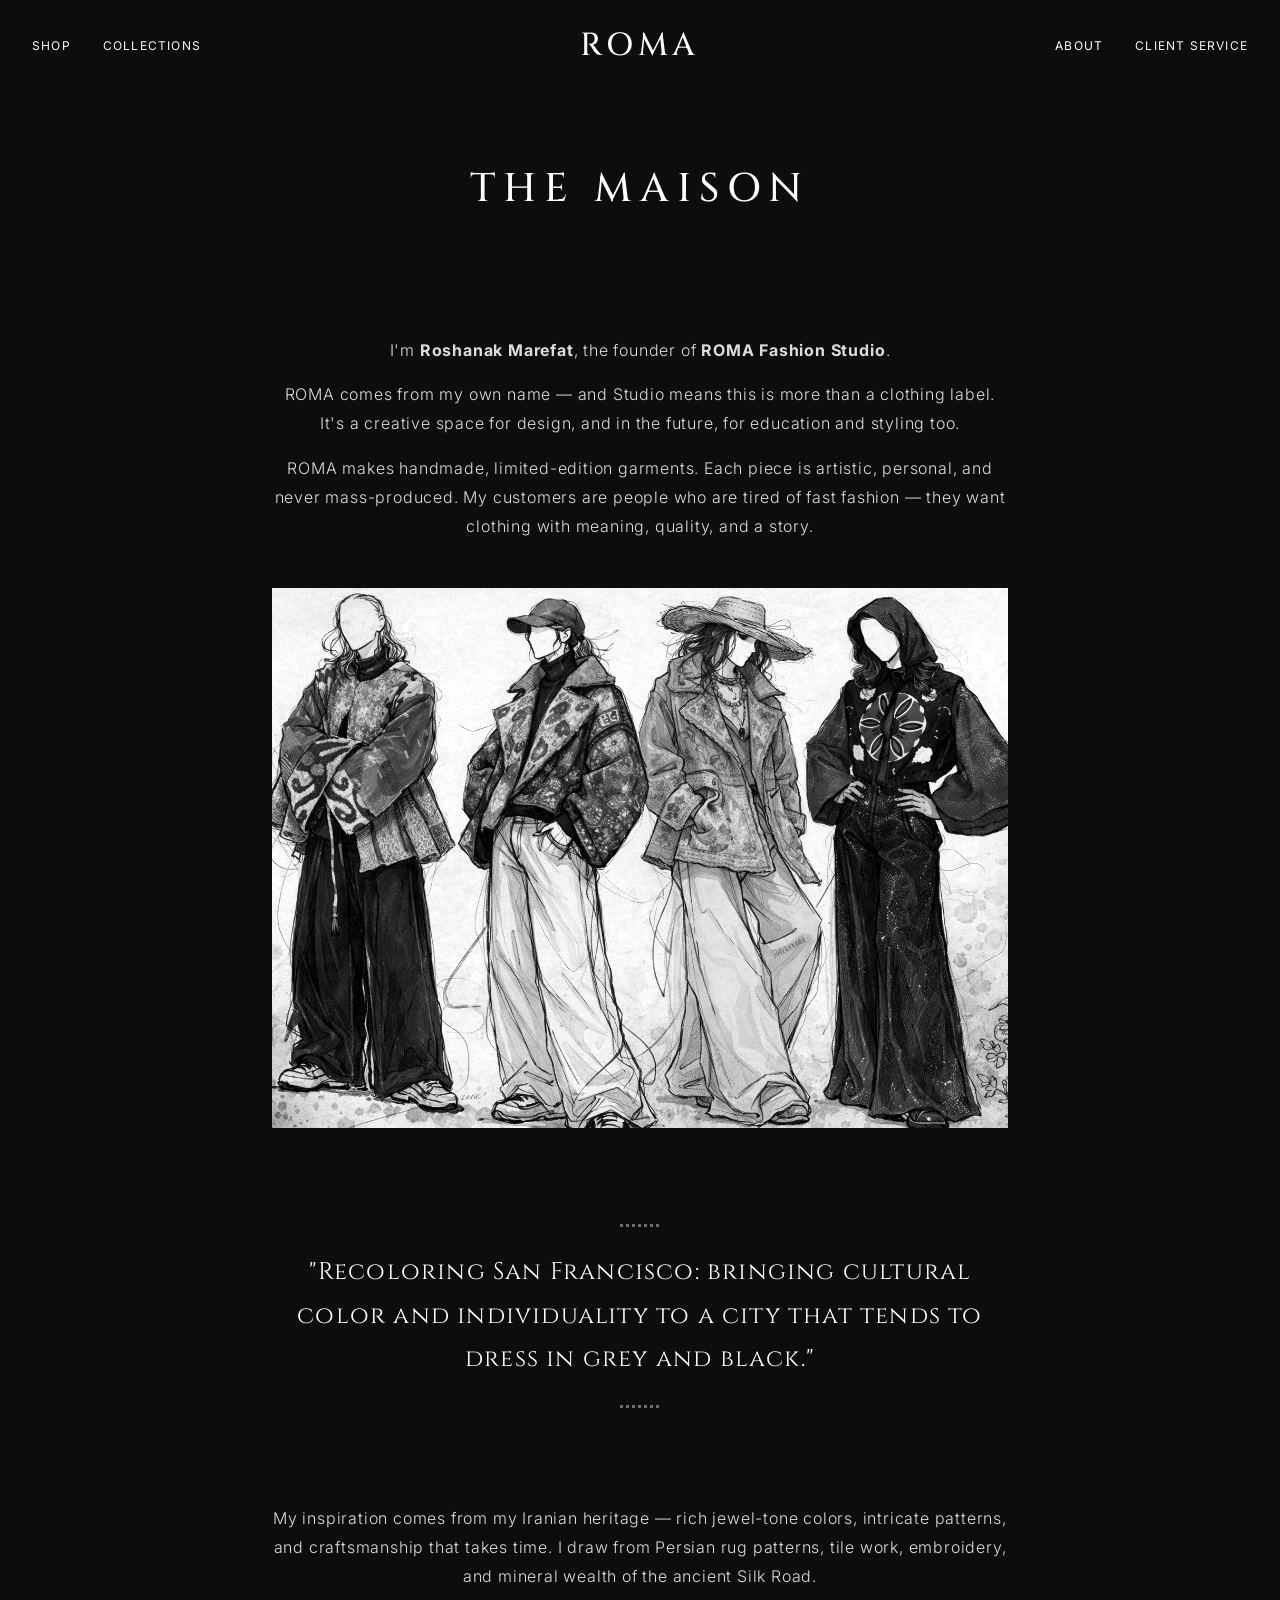
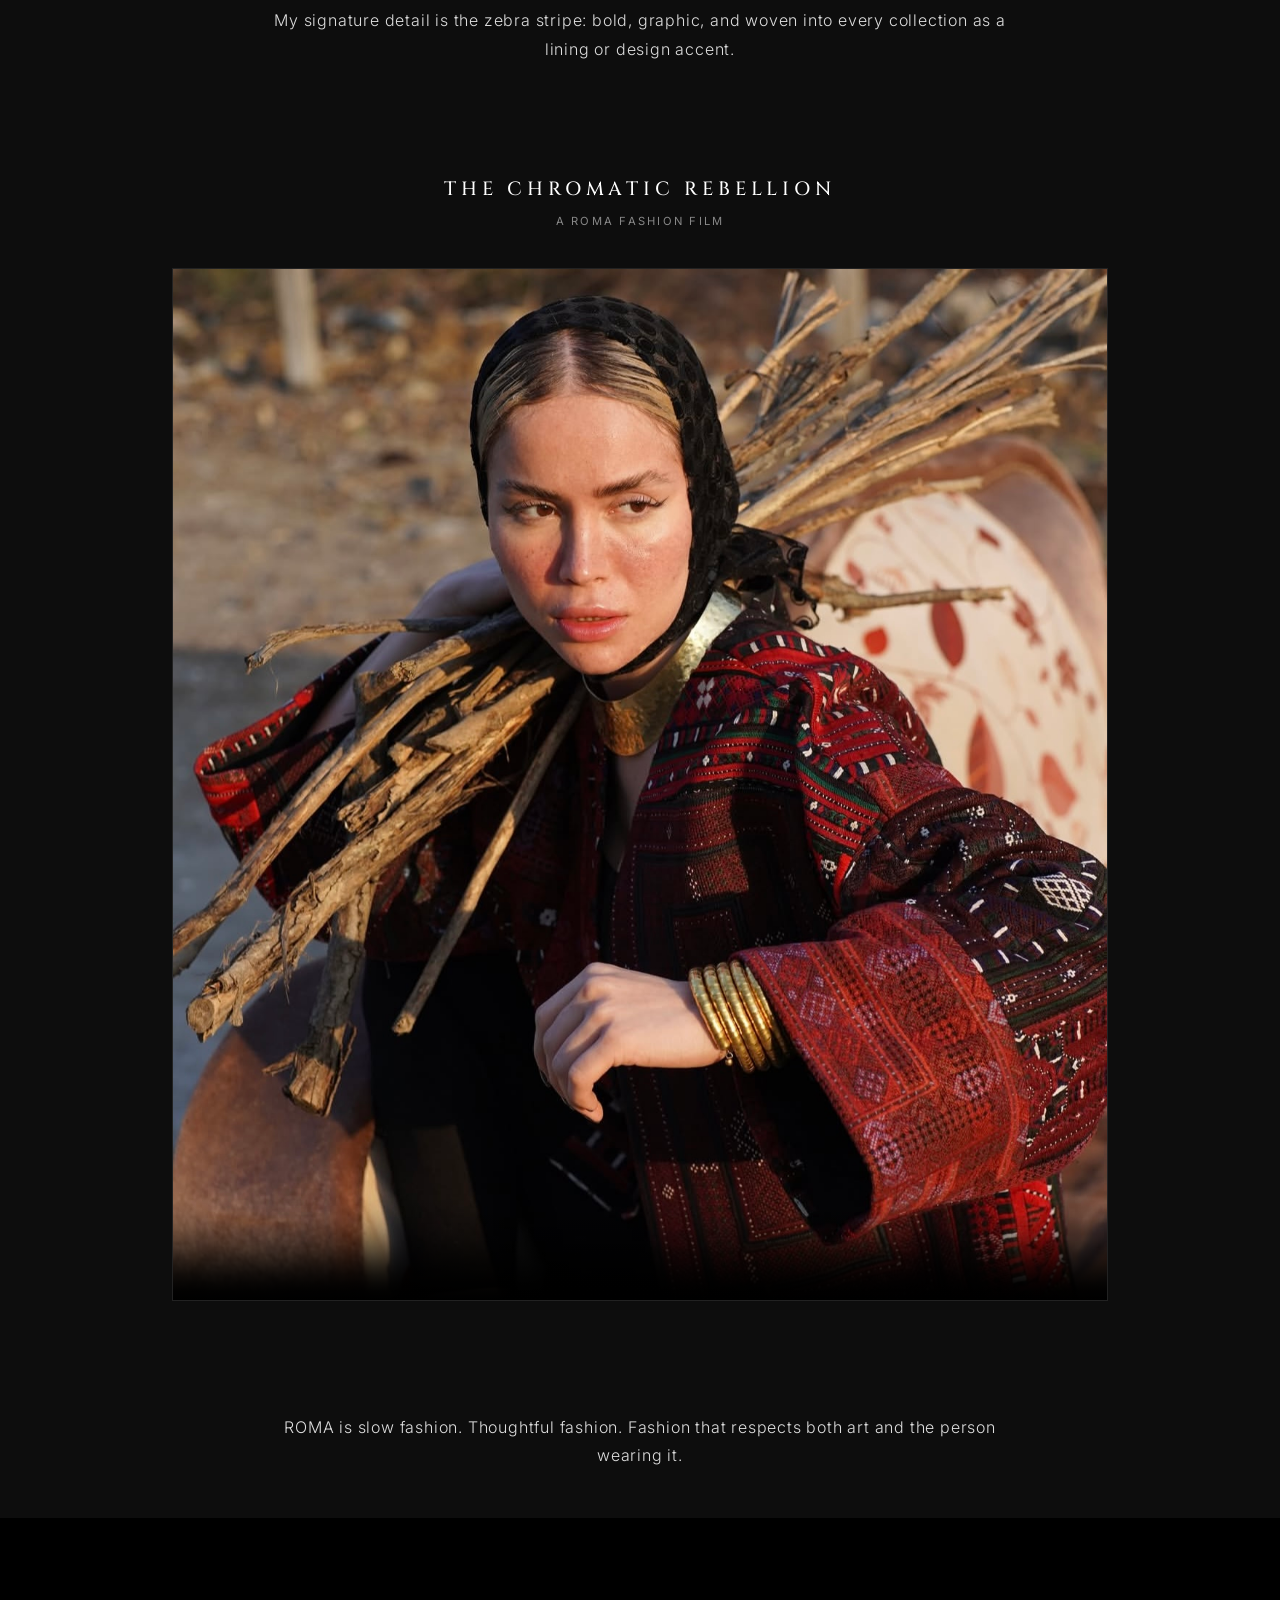
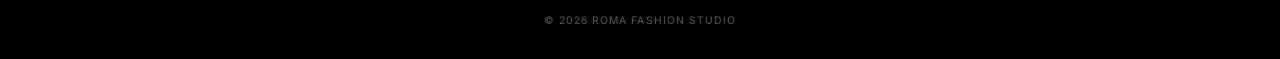
==== about.html @ 5a60a88f "ROMA Fashion Studio website - romafashiondesign.com Full static site with homepage, lookbook, store," ====
<!DOCTYPE html>
<html lang="en">
<head>
    <meta charset="UTF-8">
    <meta name="viewport" content="width=device-width, initial-scale=1.0">
    <title>ROMA | The Maison</title>
    <meta name="description" content="Discover the story behind ROMA Fashion Studio by Roshanak Marefat.">
    <link rel="stylesheet" href="styles.css">
</head>
<body>

    <div class="preloader">
        <div class="preloader-logo">ROMA</div>
        <div class="preloader-stripe"></div>
    </div>

    <nav id="navbar" class="scrolled">
        <div class="nav-left">
            <a href="store.html">SHOP</a>
            <a href="lookbook.html">COLLECTIONS</a>
        </div>
        <div class="nav-center">
            <a href="index.html" class="logo">ROMA</a>
        </div>
        <div class="nav-right">
            <a href="about.html" class="active">ABOUT</a>
            <a href="#">CLIENT SERVICE</a>
        </div>
    </nav>

    <div class="mobile-menu-btn">
        <span></span>
        <span></span>
        <span></span>
    </div>

    <div class="mobile-nav-overlay">
        <a href="store.html">SHOP</a>
        <a href="lookbook.html">COLLECTIONS</a>
        <div class="mobile-nav-stripe"></div>
        <a href="about.html">ABOUT</a>
        <a href="#">CLIENT SERVICE</a>
    </div>

    <div class="page-header slideup">
        <h1>THE MAISON</h1>
    </div>

    <div class="about-content slideup delay-1">
        <p>I'm <strong>Roshanak Marefat</strong>, the founder of <strong>ROMA Fashion Studio</strong>.</p>
        <p>ROMA comes from my own name — and Studio means this is more than a clothing label. It's a creative space for design, and in the future, for education and styling too.</p>
        <p>ROMA makes handmade, limited-edition garments. Each piece is artistic, personal, and never mass-produced. My customers are people who are tired of fast fashion — they want clothing with meaning, quality, and a story.</p>

        <div class="about-image" style="background-image: url('assets/D6C0A70D-7C5B-4ABC-8DF5-DF860CEA0D8D.PNG');"></div>

        <div class="about-quote">
            "Recoloring San Francisco: bringing cultural color and individuality to a city that tends to dress in grey and black."
        </div>

        <p>My inspiration comes from my Iranian heritage — rich jewel-tone colors, intricate patterns, and craftsmanship that takes time. I draw from Persian rug patterns, tile work, embroidery, and mineral wealth of the ancient Silk Road.</p>
        <p>My signature detail is the zebra stripe: bold, graphic, and woven into every collection as a lining or design accent.</p>
    </div>

    <section class="about-film slideup">
        <div class="about-film-header">
            <h2>THE CHROMATIC REBELLION</h2>
            <p class="subtitle">A ROMA Fashion Film</p>
        </div>
        <div class="about-film-video">
            <video controls playsinline poster="assets/IMG_0243.jpg">
                <source src="assets/ROMA_Fashion_Studio__The_Chromatic_Rebellion.mp4" type="video/mp4">
            </video>
        </div>
    </section>

    <div class="about-content slideup delay-1">
        <p>ROMA is slow fashion. Thoughtful fashion. Fashion that respects both art and the person wearing it.</p>
    </div>

    <footer class="footer-minimal">
        <div class="footer-bottom">
            <div class="copyright">
                &copy; 2026 ROMA FASHION STUDIO
            </div>
        </div>
    </footer>

    <script src="script.js"></script>
</body>
</html>
---- styles.css ----
@import url('https://fonts.googleapis.com/css2?family=Cinzel:wght@400;500;600&family=Inter:wght@200;300;400;500;600&display=swap');

:root {
    --text-color: #f7f7f7;
    --bg-color: #0d0d0d;
    --accent: #c2185b;
    --pomegranate: #c2185b;
    --saffron: #d4a017;
    --lapis: #1a3a6b;
    --turquoise: #1a8f7f;
    --malachite: #2e7d52;
    --indigo: #283593;
    --hover: #bdbdbd;
    --transition: all 0.4s cubic-bezier(0.25, 0.46, 0.45, 0.94);
}

/* Preloader */
.preloader {
    position: fixed;
    top: 0;
    left: 0;
    width: 100%;
    height: 100%;
    background: #000;
    z-index: 9999;
    display: flex;
    align-items: center;
    justify-content: center;
    flex-direction: column;
    transition: opacity 0.6s ease, visibility 0.6s ease;
}
.preloader.hidden {
    opacity: 0;
    visibility: hidden;
    pointer-events: none;
}
.preloader-logo {
    font-family: 'Cinzel', serif;
    font-size: 2.5rem;
    letter-spacing: 0.3em;
    color: #fff;
    animation: preloaderPulse 1.2s ease-in-out infinite;
}
.preloader-stripe {
    width: 60px;
    height: 3px;
    margin-top: 1.5rem;
    background: repeating-linear-gradient(
        90deg,
        #fff 0px, #fff 4px,
        #000 4px, #000 8px
    );
    animation: preloaderStripe 1s ease-in-out infinite alternate;
}
@keyframes preloaderPulse {
    0%, 100% { opacity: 0.4; }
    50% { opacity: 1; }
}
@keyframes preloaderStripe {
    0% { width: 30px; }
    100% { width: 80px; }
}

/* Base */
body, html {
    margin: 0;
    padding: 0;
    box-sizing: border-box;
    font-family: 'Inter', sans-serif;
    background-color: var(--bg-color);
    color: var(--text-color);
    letter-spacing: 0.05em;
    -webkit-font-smoothing: antialiased;
    scroll-behavior: smooth;
    overflow-x: hidden;
}

body {
    opacity: 0;
    transition: opacity 0.5s ease;
}
body.loaded {
    opacity: 1;
}

::selection {
    background: #ffffff;
    color: #000000;
}

* {
    box-sizing: border-box;
}

/* Custom scrollbar */
::-webkit-scrollbar {
    width: 6px;
}
::-webkit-scrollbar-track {
    background: #000;
}
::-webkit-scrollbar-thumb {
    background: #333;
    border-radius: 3px;
}
::-webkit-scrollbar-thumb:hover {
    background: #555;
}

a {
    color: var(--text-color);
    text-decoration: none;
    transition: var(--transition);
    font-size: 0.75rem;
    font-weight: 400;
    letter-spacing: 0.1em;
    text-transform: uppercase;
}

a:hover {
    color: var(--hover);
}

/* Navbar */
#navbar {
    position: fixed;
    top: 0;
    left: 0;
    width: 100%;
    z-index: 100;
    display: flex;
    justify-content: space-between;
    align-items: center;
    padding: 1.5rem 2rem;
    background: transparent;
    transition: var(--transition);
}

#navbar.scrolled {
    background: rgba(13, 13, 13, 0.85);
    backdrop-filter: blur(10px);
    border-bottom: 1px solid rgba(255, 255, 255, 0.05);
}

.nav-left, .nav-right {
    display: flex;
    gap: 2rem;
    flex: 1;
}

.nav-right {
    justify-content: flex-end;
}

.nav-center {
    flex: 0 0 auto;
}

.logo {
    font-family: 'Cinzel', serif;
    font-size: 2rem;
    font-weight: 500;
    letter-spacing: 0.15em;
    color: #fff;
}
.logo:hover {
    color: #fff;
    opacity: 0.8;
}

.nav-left a.active,
.nav-right a.active {
    color: #fff;
}

/* Mobile Menu */
.mobile-menu-btn {
    display: none;
    flex-direction: column;
    gap: 6px;
    cursor: pointer;
    position: fixed;
    top: 2rem;
    right: 2rem;
    z-index: 201;
}

.mobile-menu-btn span {
    width: 30px;
    height: 1px;
    background: #fff;
    transition: var(--transition);
}

.mobile-nav-overlay {
    position: fixed;
    top: 0;
    left: 0;
    width: 100%;
    height: 100%;
    background: rgba(0, 0, 0, 0.97);
    z-index: 200;
    display: flex;
    align-items: center;
    justify-content: center;
    flex-direction: column;
    gap: 2.5rem;
    opacity: 0;
    visibility: hidden;
    transition: opacity 0.4s ease, visibility 0.4s ease;
}

.mobile-nav-overlay.open {
    opacity: 1;
    visibility: visible;
}

.mobile-nav-overlay a {
    font-family: 'Cinzel', serif;
    font-size: 1.5rem;
    letter-spacing: 0.2em;
    color: #fff;
    transition: var(--transition);
}

.mobile-nav-overlay a:hover {
    color: var(--saffron);
}

.mobile-nav-stripe {
    width: 40px;
    height: 3px;
    background: repeating-linear-gradient(
        90deg,
        #fff 0px, #fff 3px,
        transparent 3px, transparent 6px
    );
}

/* Hero Sections */
.hero {
    height: 100vh;
    display: flex;
    align-items: center;
    justify-content: center;
    text-align: center;
    position: relative;
    overflow: hidden;
}

.hero-bg {
    position: absolute;
    top: 0;
    left: 0;
    width: 100%;
    height: 100%;
    background-size: cover;
    background-position: center 20%;
    filter: brightness(0.7);
    z-index: -1;
    transform: scale(1.05);
    transition: transform 1s ease-out;
}

.hero:hover .hero-bg {
    transform: scale(1);
}

.video-wrapper {
    position: absolute;
    top: 0;
    left: 0;
    width: 100%;
    height: 100%;
    overflow: hidden;
    z-index: -1;
}

.video-wrapper video {
    min-width: 100%;
    min-height: 100%;
    width: auto;
    height: auto;
    position: absolute;
    top: 50%;
    left: 50%;
    transform: translate(-50%, -50%);
    object-fit: cover;
    filter: brightness(0.65);
}

.video-wrapper.zoomed-video video {
    transform: translate(-50%, -50%) scale(1.2);
}

.hero-content {
    display: flex;
    flex-direction: column;
    align-items: center;
}

.hero-content h2 {
    font-size: 1rem;
    font-weight: 500;
    letter-spacing: 0.3em;
    margin-bottom: 2rem;
    text-shadow: 0 2px 10px rgba(0,0,0,0.5);
}

.btn-primary {
    display: inline-block;
    padding: 0.75rem 2.5rem;
    border: 1px solid #fff;
    color: #fff;
    background: transparent;
    font-size: 0.75rem;
    font-weight: 500;
    letter-spacing: 0.15em;
    backdrop-filter: blur(2px);
    transition: var(--transition);
}

.btn-primary:hover {
    background: #fff;
    color: #000;
}

/* Split Section */
.split-section {
    display: flex;
    width: 100%;
    height: 100vh;
}

.split-half {
    flex: 1;
    position: relative;
    overflow: hidden;
    display: flex;
    align-items: center;
    justify-content: center;
    background: #000;
}

.image-wrapper {
    position: absolute;
    top: 0;
    left: 0;
    width: 100%;
    height: 100%;
    background-size: cover;
    background-position: center;
    transition: transform 1.5s ease-out, filter 0.8s ease;
    filter: brightness(0.85);
}

.split-half:hover .image-wrapper {
    transform: scale(1.02);
    filter: brightness(1);
}

.split-text {
    position: absolute;
    bottom: 3rem;
    text-align: center;
    width: 100%;
}

.split-text h3 {
    font-size: 1.5rem;
    font-weight: 300;
    letter-spacing: 0.1em;
    margin-bottom: 1rem;
}

.link-underline {
    position: relative;
    display: inline-block;
}

.link-underline::after {
    content: '';
    position: absolute;
    left: 50%;
    bottom: -4px;
    width: 0;
    height: 1px;
    background-color: currentColor;
    transition: width 0.3s ease, left 0.3s ease;
}

.link-underline:hover::after {
    width: 100%;
    left: 0;
}

.split-text-centered {
    padding: 3rem;
    text-align: center;
    max-width: 600px;
}

.split-text-centered h3 {
    font-family: 'Cinzel', serif;
    font-size: 2rem;
    letter-spacing: 0.2em;
    margin-bottom: 2rem;
}

.split-text-centered p {
    font-size: 0.9rem;
    line-height: 1.8;
    color: #999;
    font-weight: 300;
    margin-bottom: 2rem;
}

.signature {
    font-family: 'Cinzel', serif;
    font-size: 1rem;
    letter-spacing: 0.1em;
    color: #fff;
    opacity: 0.7;
}

/* Zebra Stripe Divider */
.zebra-divider {
    width: 100%;
    height: 4px;
    background: repeating-linear-gradient(
        90deg,
        #fff 0px, #fff 8px,
        #000 8px, #000 16px
    );
    opacity: 0.15;
}

/* Page Header (shared across sub-pages) */
.page-header {
    padding-top: 15vh;
    padding-bottom: 5vh;
    text-align: center;
}
.page-header h1 {
    font-family: 'Cinzel', serif;
    font-size: 2.5rem;
    letter-spacing: 0.2em;
    font-weight: 500;
    color: #fff;
}
.page-header .subtitle {
    text-transform: uppercase;
    font-size: 0.7rem;
    letter-spacing: 0.2em;
    color: #888;
    margin-top: 1rem;
}

/* About Page */
.about-content {
    max-width: 800px;
    margin: 0 auto;
    padding: 2rem;
    line-height: 1.8;
    color: #ddd;
    font-weight: 300;
    text-align: center;
}
.about-image {
    width: 100%;
    height: 60vh;
    background-size: cover;
    background-position: center;
    margin: 3rem 0;
    filter: grayscale(100%) contrast(1.1);
}
.about-quote {
    font-family: 'Cinzel', serif;
    font-size: 1.5rem;
    margin: 4rem 0;
    color: #fff;
    letter-spacing: 0.05em;
    position: relative;
    padding: 2rem 0;
}
.about-quote::before,
.about-quote::after {
    content: '';
    display: block;
    width: 40px;
    height: 3px;
    margin: 0 auto 1.5rem;
    background: repeating-linear-gradient(
        90deg,
        #fff 0px, #fff 3px,
        transparent 3px, transparent 6px
    );
    opacity: 0.4;
}
.about-quote::after {
    margin: 1.5rem auto 0;
}

/* About Film Section */
.about-film {
    max-width: 1000px;
    margin: 0 auto;
    padding: 4rem 2rem;
    text-align: center;
}
.about-film-header {
    margin-bottom: 2.5rem;
}
.about-film-header h2 {
    font-family: 'Cinzel', serif;
    font-size: 1.2rem;
    letter-spacing: 0.25em;
    font-weight: 500;
    color: #fff;
    margin: 0 0 0.75rem;
}
.about-film-header .subtitle {
    text-transform: uppercase;
    font-size: 0.7rem;
    letter-spacing: 0.2em;
    color: #888;
}
.about-film-video {
    position: relative;
    width: 100%;
    border: 1px solid #222;
}
.about-film-video video {
    width: 100%;
    display: block;
    background: #000;
}

/* Lookbook Page */
.lookbook-grid {
    display: grid;
    grid-template-columns: repeat(2, 1fr);
    gap: 15px;
    padding: 20px;
    max-width: 1200px;
    margin: 0 auto;
}
.lookbook-item {
    position: relative;
    height: 80vh;
    background-size: cover;
    background-position: center;
    overflow: hidden;
    border: 1px solid #222;
    transition: filter 0.6s ease;
}
.lookbook-item.large {
    grid-column: span 2;
    height: 90vh;
}
.lookbook-item:hover {
    filter: brightness(1.1);
}

/* Store Page */
.product-grid {
    display: grid;
    grid-template-columns: repeat(3, 1fr);
    gap: 2px;
    background-color: #1a1a1a;
    padding: 2px;
    margin: 0 auto;
    max-width: 1400px;
}
.product-card {
    background-color: #0d0d0d;
    position: relative;
    overflow: hidden;
    display: flex;
    flex-direction: column;
    cursor: pointer;
    text-decoration: none;
}
.product-image {
    width: 100%;
    height: 65vh;
    background-size: cover;
    background-position: center;
    transition: transform 1.2s cubic-bezier(0.25, 0.46, 0.45, 0.94), filter 0.8s ease;
    filter: brightness(0.9);
}
.product-card:hover .product-image {
    transform: scale(1.03);
    filter: brightness(1) contrast(1.1);
}
.product-info {
    padding: 2rem 1rem;
    text-align: center;
    background: #0d0d0d;
    border-top: 1px solid #222;
    flex-grow: 1;
    display: flex;
    flex-direction: column;
    justify-content: center;
    position: relative;
}
.product-info::after {
    content: '';
    position: absolute;
    bottom: 0;
    left: 0;
    width: 100%;
    height: 3px;
    background: repeating-linear-gradient(
        90deg,
        var(--saffron) 0px, var(--saffron) 4px,
        transparent 4px, transparent 8px
    );
    opacity: 0;
    transition: opacity 0.4s ease;
}
.product-card:hover .product-info::after {
    opacity: 1;
}
.product-title {
    font-family: 'Cinzel', serif;
    font-size: 0.95rem;
    letter-spacing: 0.15em;
    margin-bottom: 0.5rem;
    color: #fff;
    transition: color 0.3s ease;
}
.product-price {
    font-size: 0.8rem;
    color: #888;
    letter-spacing: 0.1em;
    font-weight: 300;
}
.product-card:hover .product-title {
    color: var(--saffron);
}

/* Footer */
.footer {
    background-color: #000;
    padding: 6rem 3rem 2rem;
    border-top: 1px solid #111;
}

.footer-zebra {
    width: 100%;
    height: 2px;
    background: repeating-linear-gradient(
        90deg,
        #333 0px, #333 6px,
        transparent 6px, transparent 12px
    );
    margin-bottom: 5rem;
}

.footer-grid {
    display: grid;
    grid-template-columns: repeat(4, 1fr);
    gap: 3rem;
    margin-bottom: 5rem;
}

.footer-col h4 {
    font-size: 0.85rem;
    font-weight: 600;
    letter-spacing: 0.15em;
    margin-bottom: 1.5rem;
    color: #fff;
}

.footer-col a {
    display: block;
    margin-bottom: 0.75rem;
    color: #888;
}

.footer-col a:hover {
    color: #fff;
}

.footer-col p {
    color: #888;
    font-size: 0.8rem;
    margin-bottom: 1.5rem;
    line-height: 1.6;
}

.newsletter form {
    display: flex;
    border-bottom: 1px solid #333;
    padding-bottom: 0.5rem;
}

.newsletter input {
    background: transparent;
    border: none;
    color: #fff;
    flex: 1;
    font-family: 'Inter', sans-serif;
    font-size: 0.75rem;
    letter-spacing: 0.1em;
    outline: none;
}

.newsletter input::placeholder {
    color: #555;
}

.newsletter button {
    background: transparent;
    border: none;
    color: #fff;
    cursor: pointer;
    font-size: 1.2rem;
    padding: 0 0.5rem;
    transition: var(--transition);
}

.newsletter button:hover {
    transform: translateX(5px);
}

.footer-bottom {
    display: flex;
    justify-content: space-between;
    align-items: center;
    border-top: 1px solid #111;
    padding-top: 2rem;
}

.socials {
    display: flex;
    gap: 1.5rem;
}

.copyright {
    font-size: 0.65rem;
    letter-spacing: 0.1em;
    color: #555;
}

/* Minimal footer for sub-pages */
.footer-minimal {
    background-color: #000;
    padding: 4rem 3rem 2rem;
}
.footer-minimal .footer-bottom {
    border-top: none;
    justify-content: center;
}

/* Animations */
.slideup {
    opacity: 0;
    transform: translateY(30px);
    transition: opacity 1s ease-out, transform 1s ease-out;
}
.slideup.visible {
    opacity: 1;
    transform: translateY(0);
}
.delay-1 { transition-delay: 0.2s; }
.delay-2 { transition-delay: 0.4s; }

/* Responsive */
@media (max-width: 1024px) {
    .nav-left, .nav-right { display: none; }
    .mobile-menu-btn { display: flex; }
    #navbar { justify-content: center; }
    .split-section { flex-direction: column; height: auto; }
    .split-half { height: 50vh; }
    .split-text-centered { padding: 4rem 2rem; }
    .footer-grid { grid-template-columns: repeat(2, 1fr); gap: 2rem; }
    .product-grid { grid-template-columns: repeat(2, 1fr); }
    .page-header h1 { font-size: 2rem; }
}

@media (max-width: 768px) {
    .lookbook-grid { grid-template-columns: 1fr; }
    .lookbook-item.large { grid-column: span 1; height: 60vh; }
    .lookbook-item { height: 60vh; }
}

@media (max-width: 600px) {
    .product-grid { grid-template-columns: 1fr; }
    .product-image { height: 60vh; }
    .footer-grid { grid-template-columns: 1fr; }
    .footer-bottom { flex-direction: column; gap: 1.5rem; text-align: center; }
    .about-quote { font-size: 1.2rem; }
    .page-header h1 { font-size: 1.5rem; }
}
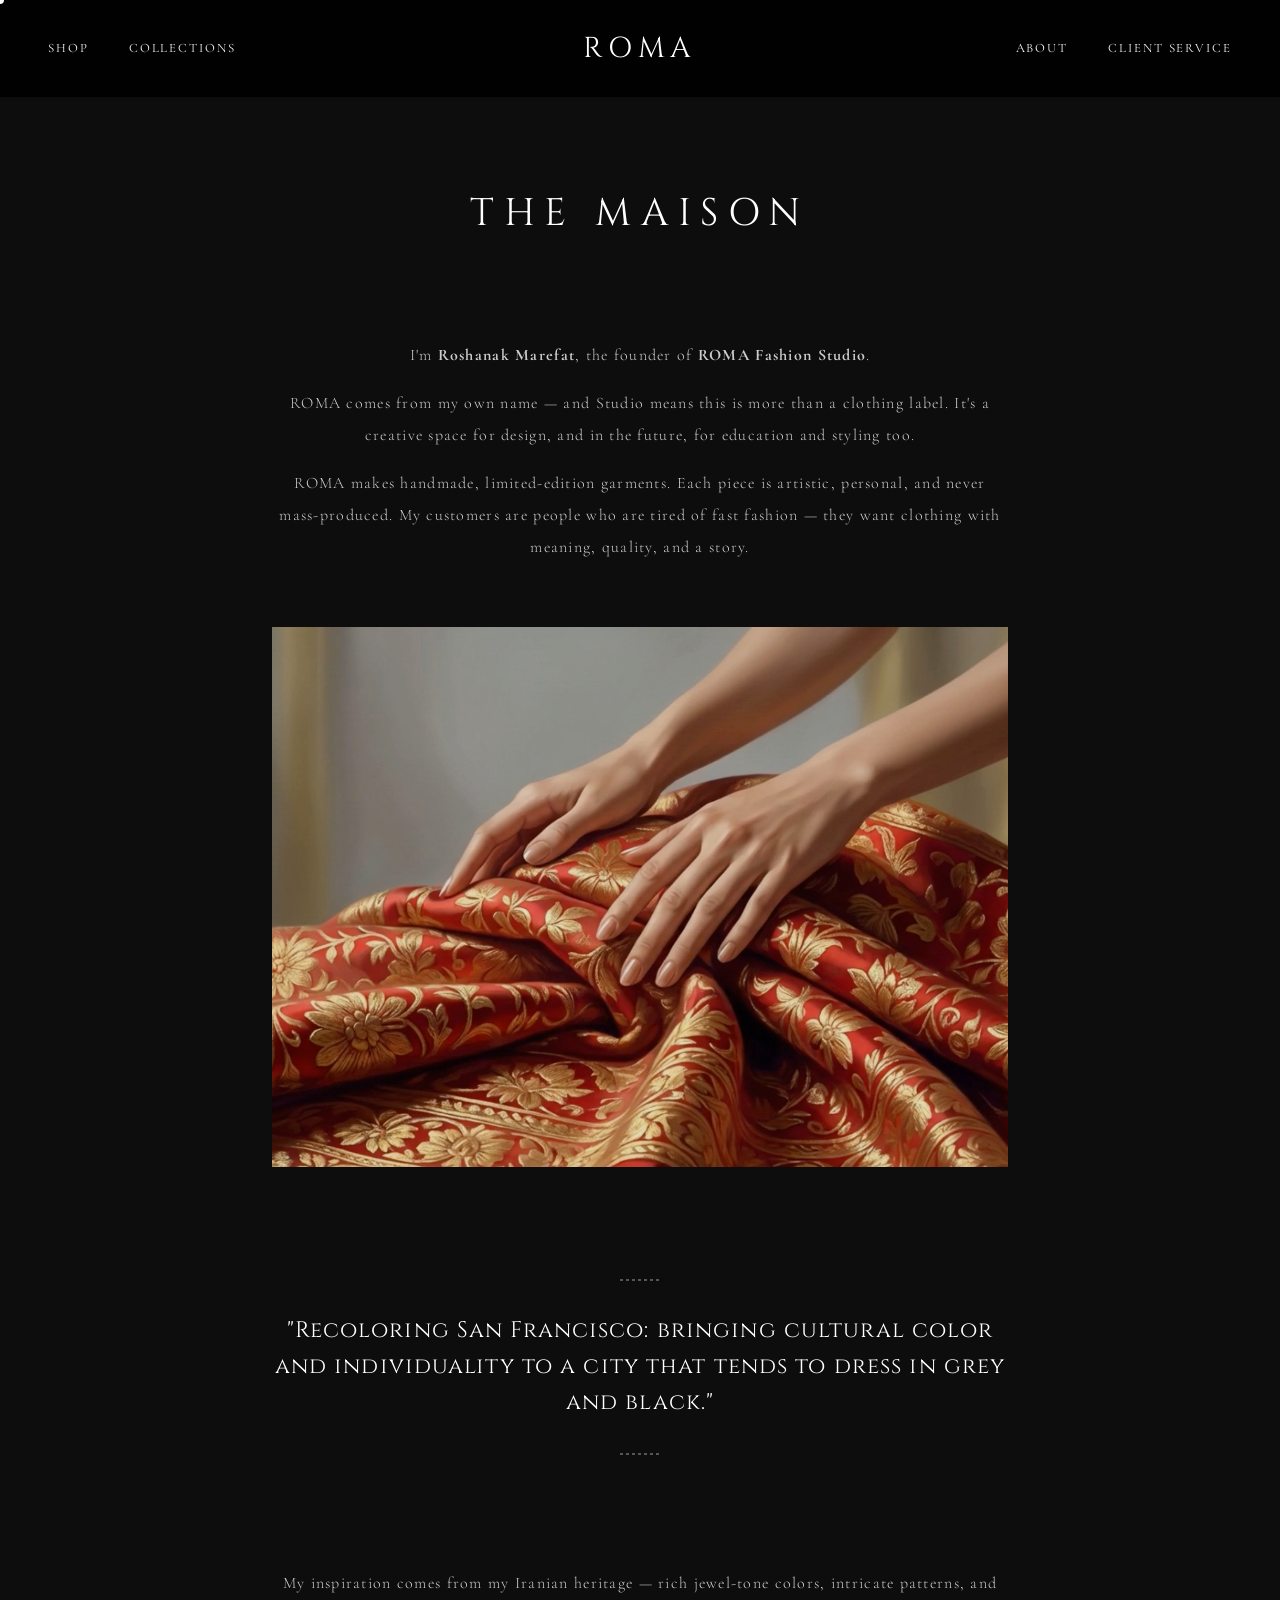
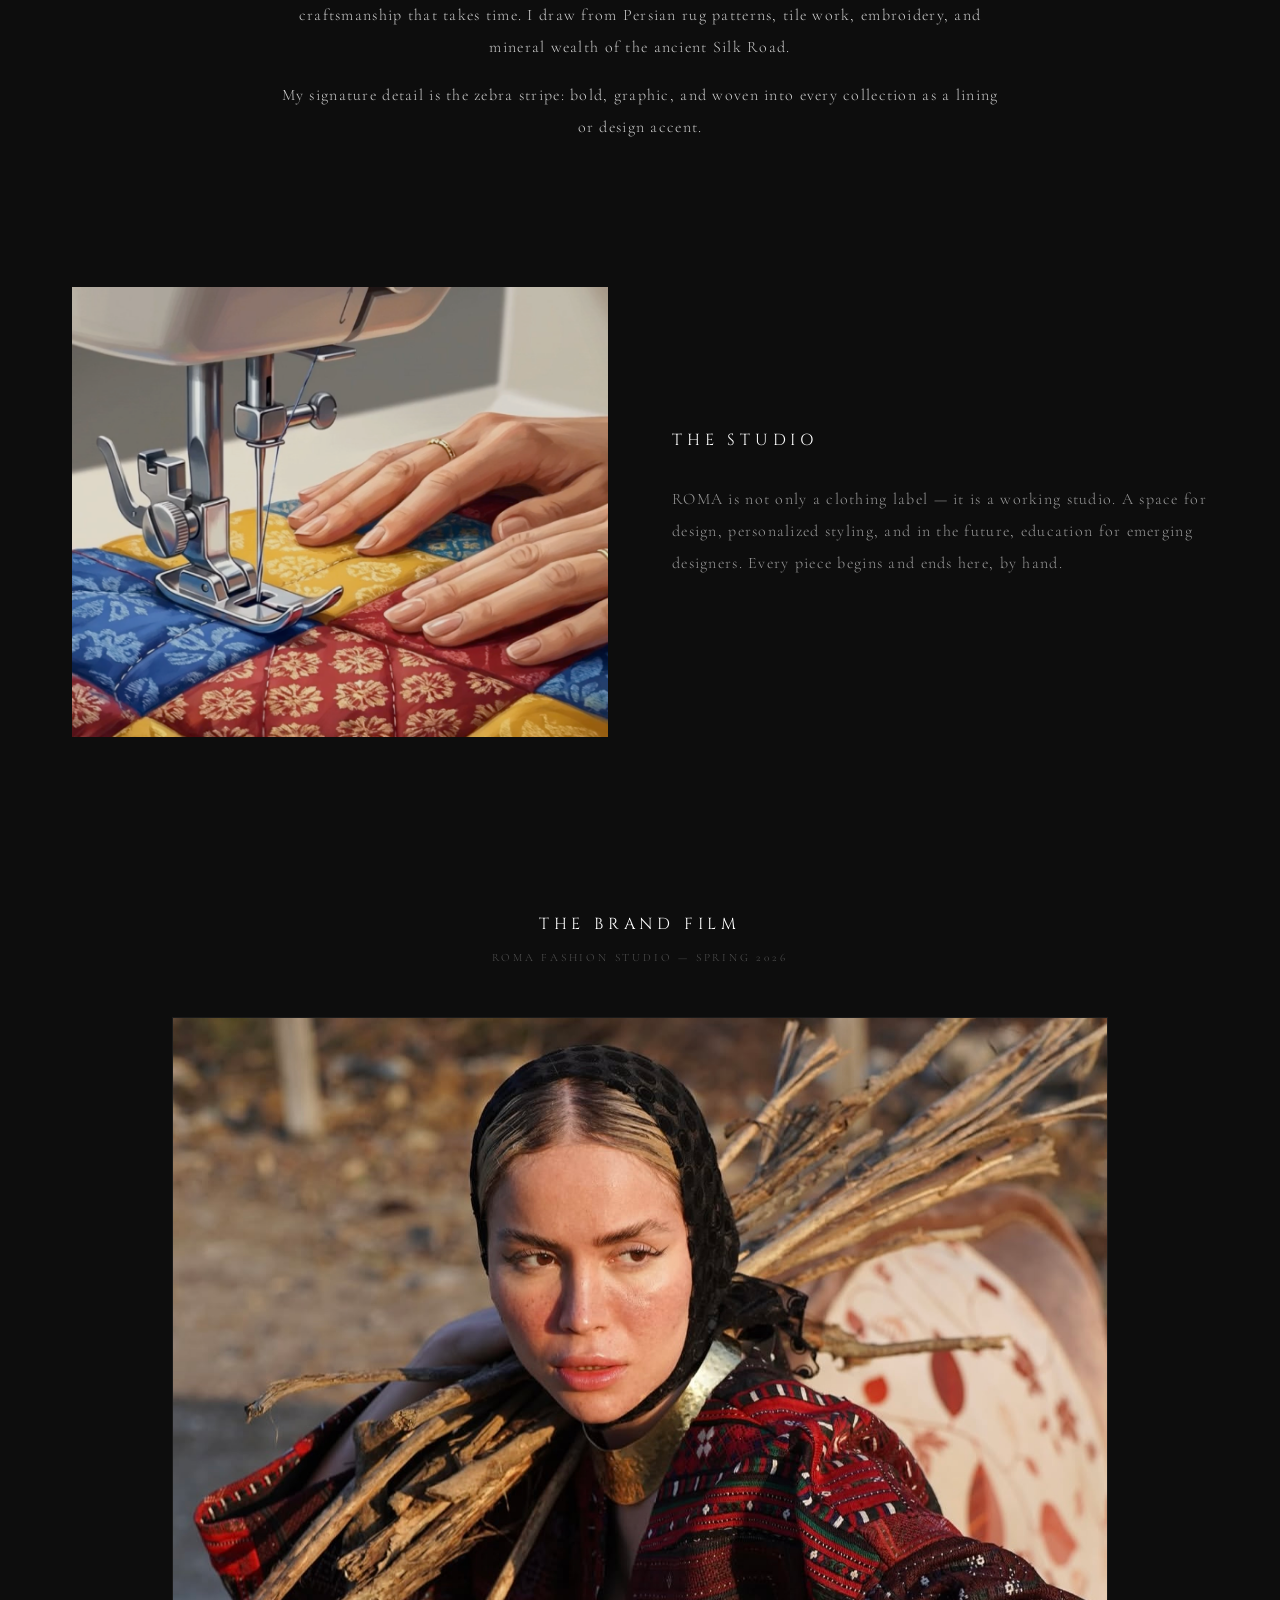
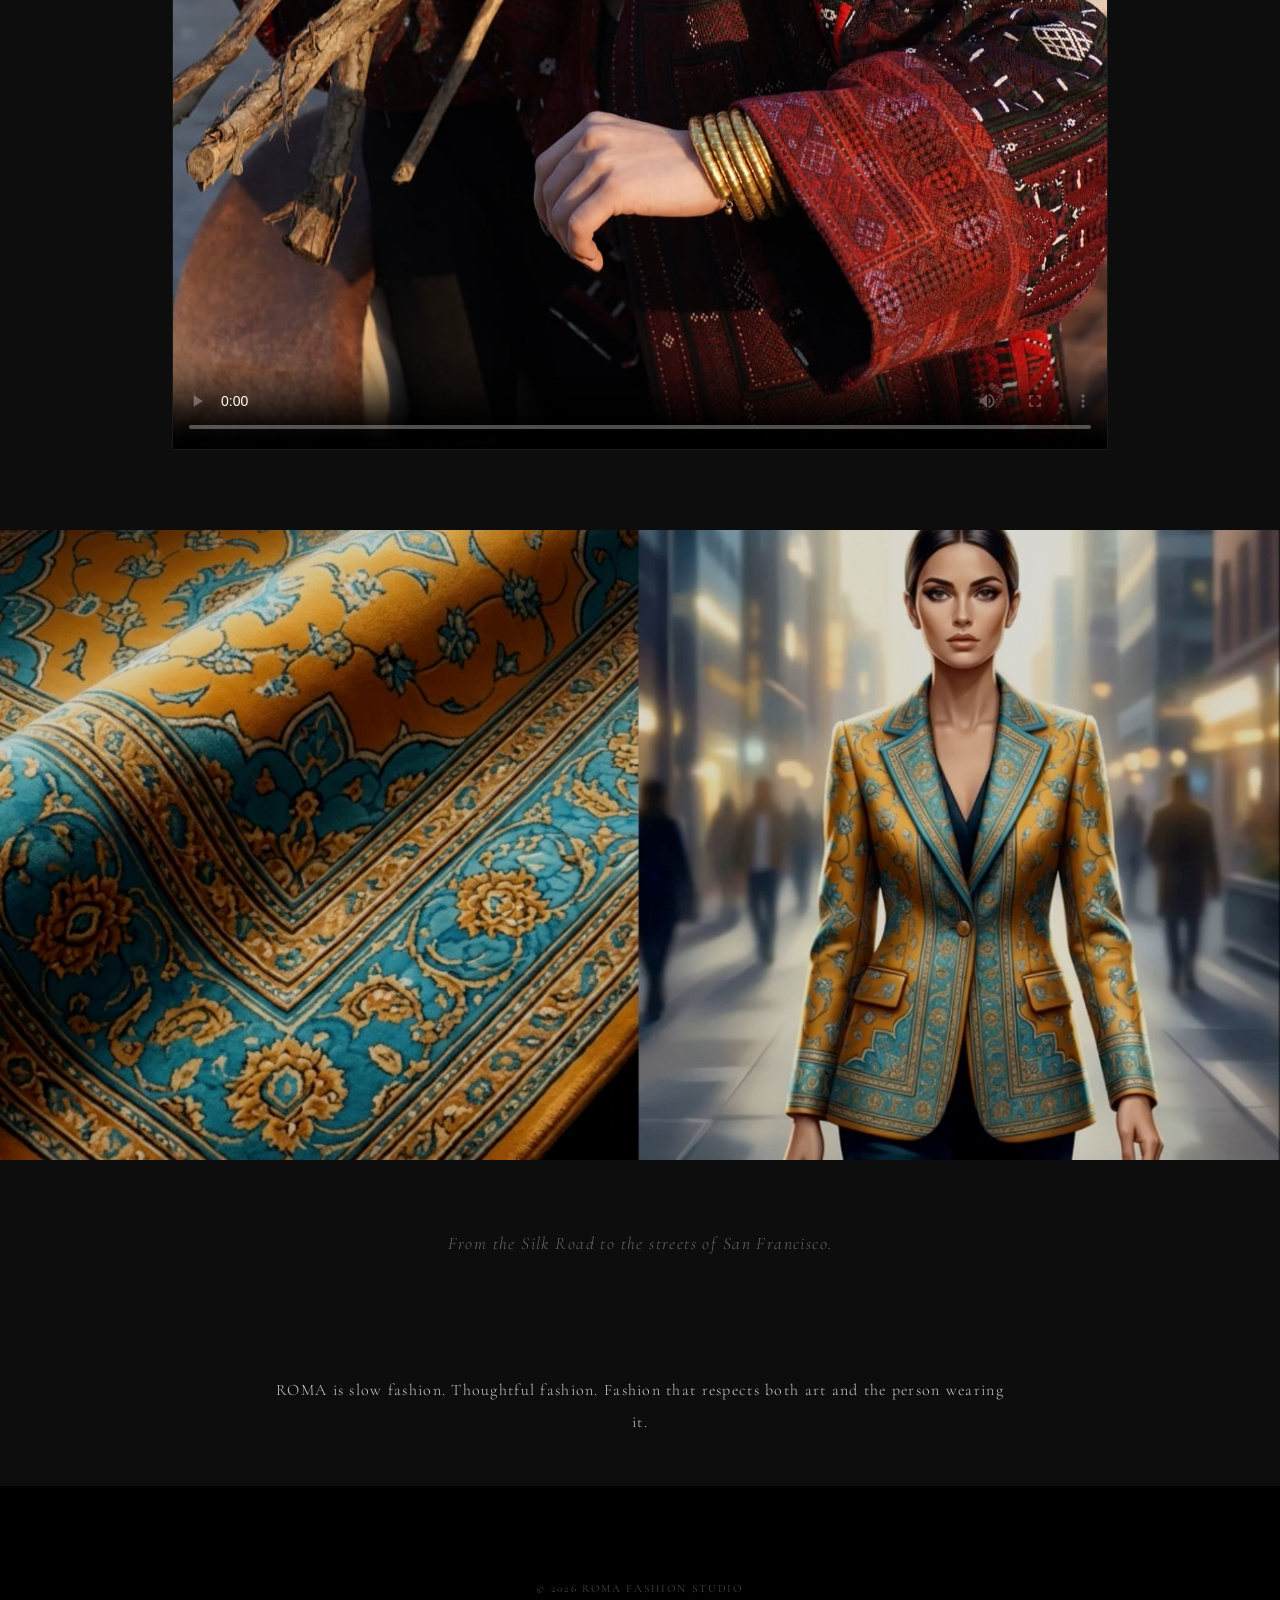
==== commit 861bfac2: "Luxury overhaul: Saint Laurent-tier redesign - Typography: Cormorant Garamond replaces Inter, massiv" ====
--- a/about.html
+++ b/about.html
@@ -13,6 +13,9 @@
         <div class="preloader-logo">ROMA</div>
         <div class="preloader-stripe"></div>
     </div>
+
+    <div class="page-transition"></div>
+    <div class="cursor"></div>
 
     <nav id="navbar" class="scrolled">
         <div class="nav-left">
@@ -51,7 +54,7 @@
         <p>ROMA comes from my own name — and Studio means this is more than a clothing label. It's a creative space for design, and in the future, for education and styling too.</p>
         <p>ROMA makes handmade, limited-edition garments. Each piece is artistic, personal, and never mass-produced. My customers are people who are tired of fast fashion — they want clothing with meaning, quality, and a story.</p>
 
-        <div class="about-image" style="background-image: url('assets/D6C0A70D-7C5B-4ABC-8DF5-DF860CEA0D8D.PNG');"></div>
+        <div class="about-image" style="background-image: url('assets/ai_brocade_hands.png');"></div>
 
         <div class="about-quote">
             "Recoloring San Francisco: bringing cultural color and individuality to a city that tends to dress in grey and black."
@@ -61,17 +64,33 @@
         <p>My signature detail is the zebra stripe: bold, graphic, and woven into every collection as a lining or design accent.</p>
     </div>
 
+    <!-- The Studio -->
+    <section class="studio-section slideup">
+        <div class="studio-image" style="background-image: url('assets/ai_sewing_machine.png');"></div>
+        <div class="studio-text">
+            <h2>THE STUDIO</h2>
+            <p>ROMA is not only a clothing label — it is a working studio. A space for design, personalized styling, and in the future, education for emerging designers. Every piece begins and ends here, by hand.</p>
+        </div>
+    </section>
+
+    <!-- Brand Film -->
     <section class="about-film slideup">
         <div class="about-film-header">
-            <h2>THE CHROMATIC REBELLION</h2>
-            <p class="subtitle">A ROMA Fashion Film</p>
+            <h2>THE BRAND FILM</h2>
+            <p class="subtitle">ROMA FASHION STUDIO — SPRING 2026</p>
         </div>
         <div class="about-film-video">
             <video controls playsinline poster="assets/IMG_0243.jpg">
-                <source src="assets/ROMA_Fashion_Studio__The_Chromatic_Rebellion.mp4" type="video/mp4">
+                <source src="assets/Fashion_Film_for_ROMA_Studio.mp4" type="video/mp4">
             </video>
         </div>
     </section>
+
+    <!-- Rug to Blazer Editorial -->
+    <div class="editorial-panel slideup" style="background-image: url('assets/ai_rug_to_blazer.png');"></div>
+    <div class="editorial-caption">
+        <p>From the Silk Road to the streets of San Francisco.</p>
+    </div>
 
     <div class="about-content slideup delay-1">
         <p>ROMA is slow fashion. Thoughtful fashion. Fashion that respects both art and the person wearing it.</p>
@@ -79,9 +98,7 @@
 
     <footer class="footer-minimal">
         <div class="footer-bottom">
-            <div class="copyright">
-                &copy; 2026 ROMA FASHION STUDIO
-            </div>
+            <div class="copyright">&copy; 2026 ROMA FASHION STUDIO</div>
         </div>
     </footer>
 
--- a/styles.css
+++ b/styles.css
@@ -1,26 +1,22 @@
-@import url('https://fonts.googleapis.com/css2?family=Cinzel:wght@400;500;600&family=Inter:wght@200;300;400;500;600&display=swap');
+@import url('https://fonts.googleapis.com/css2?family=Cinzel:wght@400;500;600&family=Cormorant+Garamond:ital,wght@0,300;0,400;0,500;1,300;1,400&display=swap');
 
 :root {
     --text-color: #f7f7f7;
     --bg-color: #0d0d0d;
-    --accent: #c2185b;
+    --gold: #c8a96e;
     --pomegranate: #c2185b;
     --saffron: #d4a017;
     --lapis: #1a3a6b;
     --turquoise: #1a8f7f;
-    --malachite: #2e7d52;
-    --indigo: #283593;
     --hover: #bdbdbd;
     --transition: all 0.4s cubic-bezier(0.25, 0.46, 0.45, 0.94);
 }
 
-/* Preloader */
+/* ── Preloader ── */
 .preloader {
     position: fixed;
-    top: 0;
-    left: 0;
-    width: 100%;
-    height: 100%;
+    top: 0; left: 0;
+    width: 100%; height: 100%;
     background: #000;
     z-index: 9999;
     display: flex;
@@ -42,14 +38,9 @@
     animation: preloaderPulse 1.2s ease-in-out infinite;
 }
 .preloader-stripe {
-    width: 60px;
-    height: 3px;
+    width: 60px; height: 3px;
     margin-top: 1.5rem;
-    background: repeating-linear-gradient(
-        90deg,
-        #fff 0px, #fff 4px,
-        #000 4px, #000 8px
-    );
+    background: repeating-linear-gradient(90deg, #fff 0px, #fff 4px, #000 4px, #000 8px);
     animation: preloaderStripe 1s ease-in-out infinite alternate;
 }
 @keyframes preloaderPulse {
@@ -61,20 +52,52 @@
     100% { width: 80px; }
 }
 
-/* Base */
+/* ── Custom Cursor ── */
+body { cursor: none; }
+a, button, .product-card, .mobile-menu-btn { cursor: none; }
+.cursor {
+    width: 8px; height: 8px;
+    background: #fff;
+    border-radius: 50%;
+    position: fixed;
+    top: 0; left: 0;
+    z-index: 10000;
+    pointer-events: none;
+    transition: transform 0.15s ease, width 0.2s ease, height 0.2s ease, background 0.2s ease;
+    mix-blend-mode: difference;
+}
+.cursor.cursor-grow {
+    width: 40px; height: 40px;
+    background: rgba(255, 255, 255, 0.9);
+}
+
+/* ── Page Transition ── */
+.page-transition {
+    position: fixed;
+    top: 0; left: 0;
+    width: 100%; height: 100%;
+    background: #000;
+    z-index: 9998;
+    pointer-events: none;
+    opacity: 0;
+    transition: opacity 0.3s ease;
+}
+.page-transition.active {
+    opacity: 1;
+}
+
+/* ── Base ── */
 body, html {
-    margin: 0;
-    padding: 0;
+    margin: 0; padding: 0;
     box-sizing: border-box;
-    font-family: 'Inter', sans-serif;
+    font-family: 'Cormorant Garamond', serif;
     background-color: var(--bg-color);
     color: var(--text-color);
-    letter-spacing: 0.05em;
+    letter-spacing: 0.08em;
     -webkit-font-smoothing: antialiased;
     scroll-behavior: smooth;
     overflow-x: hidden;
 }
-
 body {
     opacity: 0;
     transition: opacity 0.5s ease;
@@ -88,117 +111,88 @@
     color: #000000;
 }
 
-* {
-    box-sizing: border-box;
+* { box-sizing: border-box; }
+
+p {
+    font-weight: 300;
+    font-size: 1rem;
+    line-height: 2;
+    letter-spacing: 0.08em;
 }
 
 /* Custom scrollbar */
-::-webkit-scrollbar {
-    width: 6px;
-}
-::-webkit-scrollbar-track {
-    background: #000;
-}
-::-webkit-scrollbar-thumb {
-    background: #333;
-    border-radius: 3px;
-}
-::-webkit-scrollbar-thumb:hover {
-    background: #555;
-}
+::-webkit-scrollbar { width: 4px; }
+::-webkit-scrollbar-track { background: #000; }
+::-webkit-scrollbar-thumb { background: #222; }
+::-webkit-scrollbar-thumb:hover { background: #444; }
 
 a {
     color: var(--text-color);
     text-decoration: none;
     transition: var(--transition);
-    font-size: 0.75rem;
-    font-weight: 400;
-    letter-spacing: 0.1em;
+    font-family: 'Cormorant Garamond', serif;
+    font-size: 0.8rem;
+    font-weight: 400;
+    letter-spacing: 0.15em;
     text-transform: uppercase;
 }
-
-a:hover {
-    color: var(--hover);
-}
-
-/* Navbar */
+a:hover { color: var(--hover); }
+
+/* ── Navbar ── */
 #navbar {
     position: fixed;
-    top: 0;
-    left: 0;
+    top: 0; left: 0;
     width: 100%;
     z-index: 100;
     display: flex;
     justify-content: space-between;
     align-items: center;
-    padding: 1.5rem 2rem;
+    padding: 1.8rem 3rem;
     background: transparent;
     transition: var(--transition);
 }
-
 #navbar.scrolled {
-    background: rgba(13, 13, 13, 0.85);
-    backdrop-filter: blur(10px);
-    border-bottom: 1px solid rgba(255, 255, 255, 0.05);
-}
-
+    background: rgba(0, 0, 0, 0.9);
+    backdrop-filter: blur(15px);
+    border-bottom: 1px solid rgba(255, 255, 255, 0.04);
+}
 .nav-left, .nav-right {
     display: flex;
-    gap: 2rem;
+    gap: 2.5rem;
     flex: 1;
 }
-
-.nav-right {
-    justify-content: flex-end;
-}
-
-.nav-center {
-    flex: 0 0 auto;
-}
-
+.nav-right { justify-content: flex-end; }
+.nav-center { flex: 0 0 auto; }
 .logo {
     font-family: 'Cinzel', serif;
-    font-size: 2rem;
-    font-weight: 500;
-    letter-spacing: 0.15em;
-    color: #fff;
-}
-.logo:hover {
-    color: #fff;
-    opacity: 0.8;
-}
-
+    font-size: 1.8rem;
+    font-weight: 400;
+    letter-spacing: 0.2em;
+    color: #fff;
+}
+.logo:hover { color: #fff; opacity: 0.7; }
 .nav-left a.active,
-.nav-right a.active {
-    color: #fff;
-}
-
-/* Mobile Menu */
+.nav-right a.active { color: #fff; }
+
+/* ── Mobile Menu ── */
 .mobile-menu-btn {
     display: none;
     flex-direction: column;
     gap: 6px;
-    cursor: pointer;
     position: fixed;
-    top: 2rem;
-    right: 2rem;
+    top: 2rem; right: 2rem;
     z-index: 201;
 }
-
 .mobile-menu-btn span {
-    width: 30px;
-    height: 1px;
+    width: 28px; height: 1px;
     background: #fff;
     transition: var(--transition);
 }
-
 .mobile-nav-overlay {
     position: fixed;
-    top: 0;
-    left: 0;
-    width: 100%;
-    height: 100%;
-    background: rgba(0, 0, 0, 0.97);
+    top: 0; left: 0;
+    width: 100%; height: 100%;
+    background: rgba(0, 0, 0, 0.98);
     z-index: 200;
     display: flex;
     align-items: center;
@@ -209,35 +203,24 @@
     visibility: hidden;
     transition: opacity 0.4s ease, visibility 0.4s ease;
 }
-
 .mobile-nav-overlay.open {
     opacity: 1;
     visibility: visible;
 }
-
 .mobile-nav-overlay a {
     font-family: 'Cinzel', serif;
     font-size: 1.5rem;
     letter-spacing: 0.2em;
     color: #fff;
-    transition: var(--transition);
-}
-
-.mobile-nav-overlay a:hover {
-    color: var(--saffron);
-}
-
+}
+.mobile-nav-overlay a:hover { color: var(--gold); }
 .mobile-nav-stripe {
-    width: 40px;
-    height: 3px;
-    background: repeating-linear-gradient(
-        90deg,
-        #fff 0px, #fff 3px,
-        transparent 3px, transparent 6px
-    );
-}
-
-/* Hero Sections */
+    width: 40px; height: 2px;
+    background: repeating-linear-gradient(90deg, #fff 0px, #fff 3px, transparent 3px, transparent 6px);
+    opacity: 0.5;
+}
+
+/* ── Hero Sections ── */
 .hero {
     height: 100vh;
     display: flex;
@@ -247,48 +230,35 @@
     position: relative;
     overflow: hidden;
 }
-
 .hero-bg {
     position: absolute;
-    top: 0;
-    left: 0;
-    width: 100%;
-    height: 100%;
+    top: 0; left: 0;
+    width: 100%; height: 100%;
     background-size: cover;
     background-position: center 20%;
-    filter: brightness(0.7);
+    filter: brightness(0.6);
     z-index: -1;
     transform: scale(1.05);
     transition: transform 1s ease-out;
 }
-
-.hero:hover .hero-bg {
-    transform: scale(1);
-}
+.hero:hover .hero-bg { transform: scale(1); }
 
 .video-wrapper {
     position: absolute;
-    top: 0;
-    left: 0;
-    width: 100%;
-    height: 100%;
+    top: 0; left: 0;
+    width: 100%; height: 100%;
     overflow: hidden;
     z-index: -1;
 }
-
 .video-wrapper video {
-    min-width: 100%;
-    min-height: 100%;
-    width: auto;
-    height: auto;
+    min-width: 100%; min-height: 100%;
+    width: auto; height: auto;
     position: absolute;
-    top: 50%;
-    left: 50%;
+    top: 50%; left: 50%;
     transform: translate(-50%, -50%);
     object-fit: cover;
-    filter: brightness(0.65);
-}
-
+    filter: brightness(0.55);
+}
 .video-wrapper.zoomed-video video {
     transform: translate(-50%, -50%) scale(1.2);
 }
@@ -297,41 +267,77 @@
     display: flex;
     flex-direction: column;
     align-items: center;
-}
-
+    max-width: 90vw;
+}
 .hero-content h2 {
-    font-size: 1rem;
-    font-weight: 500;
-    letter-spacing: 0.3em;
-    margin-bottom: 2rem;
-    text-shadow: 0 2px 10px rgba(0,0,0,0.5);
+    font-family: 'Cinzel', serif;
+    font-size: clamp(2.5rem, 6vw, 7rem);
+    font-weight: 400;
+    letter-spacing: 0.25em;
+    line-height: 1.1;
+    margin-bottom: 3rem;
+    text-shadow: 0 4px 30px rgba(0,0,0,0.6);
+    color: #fff;
+}
+.hero-content h2 span {
+    display: block;
 }
 
 .btn-primary {
     display: inline-block;
-    padding: 0.75rem 2.5rem;
-    border: 1px solid #fff;
+    padding: 1rem 3rem;
+    border: 1px solid rgba(255,255,255,0.6);
     color: #fff;
     background: transparent;
-    font-size: 0.75rem;
-    font-weight: 500;
-    letter-spacing: 0.15em;
-    backdrop-filter: blur(2px);
+    font-family: 'Cormorant Garamond', serif;
+    font-size: 0.85rem;
+    font-weight: 400;
+    letter-spacing: 0.2em;
+    backdrop-filter: blur(4px);
     transition: var(--transition);
-}
-
+    text-transform: uppercase;
+}
 .btn-primary:hover {
     background: #fff;
     color: #000;
-}
-
-/* Split Section */
+    border-color: #fff;
+}
+
+/* ── Ticker / Marquee ── */
+.ticker {
+    width: 100%;
+    height: 40px;
+    background: #000;
+    overflow: hidden;
+    display: flex;
+    align-items: center;
+    border-top: 1px solid #111;
+    border-bottom: 1px solid #111;
+}
+.ticker-inner {
+    display: flex;
+    white-space: nowrap;
+    animation: marquee 30s linear infinite;
+}
+.ticker-inner span {
+    font-family: 'Cormorant Garamond', serif;
+    font-size: 0.65rem;
+    letter-spacing: 0.3em;
+    color: rgba(255,255,255,0.5);
+    text-transform: uppercase;
+    padding-right: 3rem;
+}
+@keyframes marquee {
+    0% { transform: translateX(0); }
+    100% { transform: translateX(-50%); }
+}
+
+/* ── Split Section ── */
 .split-section {
     display: flex;
     width: 100%;
     height: 100vh;
 }
-
 .split-half {
     flex: 1;
     position: relative;
@@ -341,128 +347,230 @@
     justify-content: center;
     background: #000;
 }
-
 .image-wrapper {
     position: absolute;
-    top: 0;
-    left: 0;
-    width: 100%;
-    height: 100%;
+    top: 0; left: 0;
+    width: 100%; height: 100%;
     background-size: cover;
     background-position: center;
     transition: transform 1.5s ease-out, filter 0.8s ease;
-    filter: brightness(0.85);
-}
-
+    filter: brightness(0.8);
+}
 .split-half:hover .image-wrapper {
     transform: scale(1.02);
     filter: brightness(1);
 }
-
 .split-text {
     position: absolute;
-    bottom: 3rem;
-    text-align: center;
-    width: 100%;
-}
-
+    bottom: 4rem;
+    text-align: center;
+    width: 100%;
+    z-index: 2;
+}
 .split-text h3 {
-    font-size: 1.5rem;
-    font-weight: 300;
-    letter-spacing: 0.1em;
-    margin-bottom: 1rem;
-}
-
+    font-family: 'Cinzel', serif;
+    font-size: 1.3rem;
+    font-weight: 400;
+    letter-spacing: 0.15em;
+    margin-bottom: 0.5rem;
+}
+.split-text .split-subtitle {
+    font-size: 0.7rem;
+    letter-spacing: 0.2em;
+    color: rgba(255,255,255,0.5);
+    margin-bottom: 1.5rem;
+}
 .link-underline {
     position: relative;
     display: inline-block;
 }
-
 .link-underline::after {
     content: '';
     position: absolute;
     left: 50%;
     bottom: -4px;
-    width: 0;
-    height: 1px;
+    width: 0; height: 1px;
     background-color: currentColor;
     transition: width 0.3s ease, left 0.3s ease;
 }
-
 .link-underline:hover::after {
     width: 100%;
     left: 0;
 }
 
+/* Split Text Panel */
 .split-text-centered {
-    padding: 3rem;
-    text-align: center;
-    max-width: 600px;
-}
-
+    padding: 4rem;
+    text-align: center;
+    max-width: 550px;
+}
 .split-text-centered h3 {
     font-family: 'Cinzel', serif;
-    font-size: 2rem;
+    font-size: 2.5rem;
     letter-spacing: 0.2em;
-    margin-bottom: 2rem;
-}
-
+    margin-bottom: 0.5rem;
+    font-weight: 400;
+}
+.split-text-centered .split-tagline {
+    font-family: 'Cormorant Garamond', serif;
+    font-style: italic;
+    font-size: 1.1rem;
+    color: rgba(255,255,255,0.5);
+    letter-spacing: 0.05em;
+    margin-bottom: 2.5rem;
+}
 .split-text-centered p {
-    font-size: 0.9rem;
-    line-height: 1.8;
+    font-size: 1rem;
+    line-height: 2;
     color: #999;
     font-weight: 300;
     margin-bottom: 2rem;
 }
-
 .signature {
     font-family: 'Cinzel', serif;
-    font-size: 1rem;
-    letter-spacing: 0.1em;
-    color: #fff;
-    opacity: 0.7;
-}
-
-/* Zebra Stripe Divider */
+    font-size: 0.9rem;
+    letter-spacing: 0.15em;
+    color: #fff;
+    opacity: 0.6;
+}
+
+/* ── Heritage Section ── */
+.heritage-section {
+    position: relative;
+    width: 100%;
+    height: 80vh;
+    display: flex;
+    align-items: center;
+    justify-content: center;
+    text-align: center;
+    overflow: hidden;
+}
+.heritage-bg {
+    position: absolute;
+    top: 0; left: 0;
+    width: 100%; height: 100%;
+    background-size: cover;
+    background-position: center;
+    filter: brightness(0.5);
+    z-index: 0;
+}
+.heritage-content {
+    position: relative;
+    z-index: 1;
+    max-width: 700px;
+    padding: 3rem;
+}
+.heritage-content .label {
+    font-family: 'Cormorant Garamond', serif;
+    font-size: 0.65rem;
+    letter-spacing: 0.35em;
+    text-transform: uppercase;
+    color: rgba(255,255,255,0.6);
+    margin-bottom: 1.5rem;
+}
+.heritage-content h2 {
+    font-family: 'Cinzel', serif;
+    font-size: clamp(2rem, 4vw, 4rem);
+    font-weight: 400;
+    letter-spacing: 0.2em;
+    color: #fff;
+    margin: 0 0 2rem;
+}
+.heritage-content p {
+    font-size: 1.05rem;
+    line-height: 2;
+    color: rgba(255,255,255,0.8);
+    font-weight: 300;
+    margin-bottom: 2.5rem;
+}
+.heritage-content a {
+    font-size: 0.75rem;
+    letter-spacing: 0.2em;
+    color: var(--gold);
+}
+
+/* ── Color Story Strip ── */
+.color-strip {
+    display: flex;
+    width: 100%;
+}
+.color-panel {
+    flex: 1;
+    height: 60vh;
+    position: relative;
+    background-size: cover;
+    background-position: center;
+    filter: brightness(0.85);
+    transition: filter 0.6s ease;
+    display: flex;
+    align-items: flex-end;
+    justify-content: center;
+    padding-bottom: 2.5rem;
+}
+.color-panel:hover {
+    filter: brightness(1);
+}
+.color-panel span {
+    font-family: 'Cinzel', serif;
+    font-size: 0.7rem;
+    letter-spacing: 0.3em;
+    color: rgba(255,255,255,0.8);
+    text-shadow: 0 2px 10px rgba(0,0,0,0.5);
+}
+
+/* ── Zebra Stripe Divider ── */
 .zebra-divider {
     width: 100%;
-    height: 4px;
-    background: repeating-linear-gradient(
-        90deg,
-        #fff 0px, #fff 8px,
-        #000 8px, #000 16px
-    );
-    opacity: 0.15;
-}
-
-/* Page Header (shared across sub-pages) */
+    height: 3px;
+    background: repeating-linear-gradient(90deg, #fff 0px, #fff 8px, #000 8px, #000 16px);
+    opacity: 0.1;
+}
+
+/* ── Page Header ── */
 .page-header {
-    padding-top: 15vh;
-    padding-bottom: 5vh;
+    padding-top: 18vh;
+    padding-bottom: 3vh;
     text-align: center;
 }
 .page-header h1 {
     font-family: 'Cinzel', serif;
-    font-size: 2.5rem;
-    letter-spacing: 0.2em;
-    font-weight: 500;
+    font-size: clamp(1.8rem, 3vw, 3rem);
+    letter-spacing: 0.25em;
+    font-weight: 400;
     color: #fff;
 }
 .page-header .subtitle {
+    font-family: 'Cormorant Garamond', serif;
     text-transform: uppercase;
-    font-size: 0.7rem;
-    letter-spacing: 0.2em;
-    color: #888;
+    font-size: 0.75rem;
+    letter-spacing: 0.25em;
+    color: #666;
     margin-top: 1rem;
 }
 
-/* About Page */
+/* ── Store Intro ── */
+.store-intro {
+    text-align: center;
+    max-width: 700px;
+    margin: 0 auto;
+    padding: 2rem 2rem 4rem;
+}
+.store-intro p {
+    font-family: 'Cormorant Garamond', serif;
+    font-style: italic;
+    font-size: 1.1rem;
+    line-height: 1.8;
+    color: #666;
+    letter-spacing: 0.05em;
+}
+
+/* ── About Page ── */
 .about-content {
     max-width: 800px;
     margin: 0 auto;
     padding: 2rem;
-    line-height: 1.8;
-    color: #ddd;
+    line-height: 2;
+    color: #ccc;
     font-weight: 300;
     text-align: center;
 }
@@ -471,15 +579,16 @@
     height: 60vh;
     background-size: cover;
     background-position: center;
-    margin: 3rem 0;
-    filter: grayscale(100%) contrast(1.1);
+    margin: 4rem 0;
+    filter: brightness(0.9);
 }
 .about-quote {
     font-family: 'Cinzel', serif;
-    font-size: 1.5rem;
-    margin: 4rem 0;
+    font-size: 1.4rem;
+    margin: 5rem 0;
     color: #fff;
     letter-spacing: 0.05em;
+    line-height: 1.6;
     position: relative;
     padding: 2rem 0;
 }
@@ -487,48 +596,39 @@
 .about-quote::after {
     content: '';
     display: block;
-    width: 40px;
-    height: 3px;
-    margin: 0 auto 1.5rem;
-    background: repeating-linear-gradient(
-        90deg,
-        #fff 0px, #fff 3px,
-        transparent 3px, transparent 6px
-    );
-    opacity: 0.4;
-}
-.about-quote::after {
-    margin: 1.5rem auto 0;
-}
-
-/* About Film Section */
+    width: 40px; height: 2px;
+    margin: 0 auto 2rem;
+    background: repeating-linear-gradient(90deg, #fff 0px, #fff 3px, transparent 3px, transparent 6px);
+    opacity: 0.3;
+}
+.about-quote::after { margin: 2rem auto 0; }
+
+/* About Film */
 .about-film {
     max-width: 1000px;
     margin: 0 auto;
-    padding: 4rem 2rem;
-    text-align: center;
-}
-.about-film-header {
-    margin-bottom: 2.5rem;
-}
+    padding: 5rem 2rem;
+    text-align: center;
+}
+.about-film-header { margin-bottom: 3rem; }
 .about-film-header h2 {
     font-family: 'Cinzel', serif;
-    font-size: 1.2rem;
-    letter-spacing: 0.25em;
-    font-weight: 500;
+    font-size: 1rem;
+    letter-spacing: 0.3em;
+    font-weight: 400;
     color: #fff;
     margin: 0 0 0.75rem;
 }
 .about-film-header .subtitle {
+    font-family: 'Cormorant Garamond', serif;
     text-transform: uppercase;
     font-size: 0.7rem;
-    letter-spacing: 0.2em;
-    color: #888;
+    letter-spacing: 0.25em;
+    color: #555;
 }
 .about-film-video {
-    position: relative;
-    width: 100%;
-    border: 1px solid #222;
+    width: 100%;
+    border: 1px solid #1a1a1a;
 }
 .about-film-video video {
     width: 100%;
@@ -536,12 +636,81 @@
     background: #000;
 }
 
-/* Lookbook Page */
+/* Studio Section */
+.studio-section {
+    display: flex;
+    width: 100%;
+    max-width: 1200px;
+    margin: 0 auto;
+    padding: 6rem 2rem;
+    gap: 4rem;
+    align-items: center;
+}
+.studio-image {
+    flex: 1;
+    height: 50vh;
+    background-size: cover;
+    background-position: center;
+    filter: brightness(0.9);
+}
+.studio-text {
+    flex: 1;
+}
+.studio-text h2 {
+    font-family: 'Cinzel', serif;
+    font-size: 1rem;
+    letter-spacing: 0.3em;
+    font-weight: 400;
+    color: #fff;
+    margin: 0 0 2rem;
+}
+.studio-text p {
+    color: #999;
+    font-weight: 300;
+    font-size: 1rem;
+    line-height: 2;
+}
+
+/* Editorial full-width panel */
+.editorial-panel {
+    width: 100%;
+    height: 70vh;
+    background-size: cover;
+    background-position: center;
+    filter: brightness(0.85);
+}
+.editorial-caption {
+    text-align: center;
+    padding: 3rem 2rem;
+}
+.editorial-caption p {
+    font-family: 'Cormorant Garamond', serif;
+    font-style: italic;
+    font-size: 1.1rem;
+    color: #666;
+    letter-spacing: 0.08em;
+}
+
+/* ── Lookbook Page ── */
+.lookbook-intro {
+    text-align: center;
+    max-width: 700px;
+    margin: 0 auto;
+    padding: 0 2rem 4rem;
+}
+.lookbook-intro p {
+    font-family: 'Cormorant Garamond', serif;
+    font-style: italic;
+    font-size: 1.2rem;
+    line-height: 1.8;
+    color: #666;
+    letter-spacing: 0.05em;
+}
 .lookbook-grid {
     display: grid;
     grid-template-columns: repeat(2, 1fr);
-    gap: 15px;
-    padding: 20px;
+    gap: 12px;
+    padding: 0 20px 20px;
     max-width: 1200px;
     margin: 0 auto;
 }
@@ -551,24 +720,35 @@
     background-size: cover;
     background-position: center;
     overflow: hidden;
-    border: 1px solid #222;
     transition: filter 0.6s ease;
 }
 .lookbook-item.large {
     grid-column: span 2;
     height: 90vh;
 }
-.lookbook-item:hover {
-    filter: brightness(1.1);
-}
-
-/* Store Page */
+.lookbook-item:hover { filter: brightness(1.1); }
+
+.lookbook-caption {
+    position: absolute;
+    bottom: 0; left: 0; right: 0;
+    padding: 3rem 2rem 2rem;
+    background: linear-gradient(transparent, rgba(0,0,0,0.7));
+}
+.lookbook-caption span {
+    font-family: 'Cormorant Garamond', serif;
+    font-size: 0.65rem;
+    letter-spacing: 0.25em;
+    color: rgba(255,255,255,0.7);
+    text-transform: uppercase;
+}
+
+/* ── Store Page ── */
 .product-grid {
     display: grid;
     grid-template-columns: repeat(3, 1fr);
-    gap: 2px;
-    background-color: #1a1a1a;
-    padding: 2px;
+    gap: 1px;
+    background-color: #111;
+    padding: 1px;
     margin: 0 auto;
     max-width: 1400px;
 }
@@ -578,7 +758,6 @@
     overflow: hidden;
     display: flex;
     flex-direction: column;
-    cursor: pointer;
     text-decoration: none;
 }
 .product-image {
@@ -587,143 +766,113 @@
     background-size: cover;
     background-position: center;
     transition: transform 1.2s cubic-bezier(0.25, 0.46, 0.45, 0.94), filter 0.8s ease;
-    filter: brightness(0.9);
+    filter: brightness(0.85);
 }
 .product-card:hover .product-image {
     transform: scale(1.03);
-    filter: brightness(1) contrast(1.1);
+    filter: brightness(1);
 }
 .product-info {
-    padding: 2rem 1rem;
+    padding: 2rem 1.5rem;
     text-align: center;
     background: #0d0d0d;
-    border-top: 1px solid #222;
+    border-top: 1px solid #1a1a1a;
     flex-grow: 1;
     display: flex;
     flex-direction: column;
     justify-content: center;
-    position: relative;
-}
-.product-info::after {
-    content: '';
-    position: absolute;
-    bottom: 0;
-    left: 0;
-    width: 100%;
-    height: 3px;
-    background: repeating-linear-gradient(
-        90deg,
-        var(--saffron) 0px, var(--saffron) 4px,
-        transparent 4px, transparent 8px
-    );
-    opacity: 0;
-    transition: opacity 0.4s ease;
-}
-.product-card:hover .product-info::after {
-    opacity: 1;
 }
 .product-title {
     font-family: 'Cinzel', serif;
-    font-size: 0.95rem;
+    font-size: 0.85rem;
     letter-spacing: 0.15em;
     margin-bottom: 0.5rem;
     color: #fff;
+    font-weight: 400;
     transition: color 0.3s ease;
 }
 .product-price {
-    font-size: 0.8rem;
+    font-family: 'Cormorant Garamond', serif;
+    font-size: 0.9rem;
     color: #888;
     letter-spacing: 0.1em;
     font-weight: 300;
 }
+.product-edition {
+    font-family: 'Cormorant Garamond', serif;
+    font-size: 0.65rem;
+    letter-spacing: 0.2em;
+    color: #444;
+    margin-top: 0.4rem;
+    text-transform: uppercase;
+}
 .product-card:hover .product-title {
-    color: var(--saffron);
-}
-
-/* Footer */
+    color: var(--gold);
+}
+
+/* ── Footer ── */
 .footer {
     background-color: #000;
     padding: 6rem 3rem 2rem;
     border-top: 1px solid #111;
 }
-
 .footer-zebra {
-    width: 100%;
-    height: 2px;
-    background: repeating-linear-gradient(
-        90deg,
-        #333 0px, #333 6px,
-        transparent 6px, transparent 12px
-    );
+    width: 100%; height: 2px;
+    background: repeating-linear-gradient(90deg, #222 0px, #222 6px, transparent 6px, transparent 12px);
     margin-bottom: 5rem;
 }
-
 .footer-grid {
     display: grid;
     grid-template-columns: repeat(4, 1fr);
     gap: 3rem;
     margin-bottom: 5rem;
 }
-
 .footer-col h4 {
-    font-size: 0.85rem;
-    font-weight: 600;
-    letter-spacing: 0.15em;
+    font-family: 'Cinzel', serif;
+    font-size: 0.75rem;
+    font-weight: 400;
+    letter-spacing: 0.2em;
     margin-bottom: 1.5rem;
     color: #fff;
 }
-
 .footer-col a {
     display: block;
     margin-bottom: 0.75rem;
-    color: #888;
-}
-
-.footer-col a:hover {
-    color: #fff;
-}
-
+    color: #555;
+    font-size: 0.75rem;
+}
+.footer-col a:hover { color: #fff; }
 .footer-col p {
-    color: #888;
+    color: #555;
     font-size: 0.8rem;
     margin-bottom: 1.5rem;
-    line-height: 1.6;
-}
-
+    line-height: 1.8;
+}
 .newsletter form {
     display: flex;
-    border-bottom: 1px solid #333;
+    border-bottom: 1px solid #222;
     padding-bottom: 0.5rem;
 }
-
 .newsletter input {
     background: transparent;
     border: none;
     color: #fff;
     flex: 1;
-    font-family: 'Inter', sans-serif;
-    font-size: 0.75rem;
+    font-family: 'Cormorant Garamond', serif;
+    font-size: 0.85rem;
     letter-spacing: 0.1em;
     outline: none;
 }
-
-.newsletter input::placeholder {
-    color: #555;
-}
-
+.newsletter input::placeholder { color: #444; }
 .newsletter button {
     background: transparent;
     border: none;
     color: #fff;
-    cursor: pointer;
     font-size: 1.2rem;
     padding: 0 0.5rem;
     transition: var(--transition);
 }
-
-.newsletter button:hover {
-    transform: translateX(5px);
-}
+.newsletter button:hover { transform: translateX(5px); }
 
 .footer-bottom {
     display: flex;
@@ -732,19 +881,15 @@
     border-top: 1px solid #111;
     padding-top: 2rem;
 }
-
-.socials {
-    display: flex;
-    gap: 1.5rem;
-}
-
+.socials { display: flex; gap: 1.5rem; }
+.socials a { font-size: 0.7rem; color: #555; }
 .copyright {
-    font-size: 0.65rem;
-    letter-spacing: 0.1em;
-    color: #555;
-}
-
-/* Minimal footer for sub-pages */
+    font-family: 'Cormorant Garamond', serif;
+    font-size: 0.7rem;
+    letter-spacing: 0.15em;
+    color: #444;
+}
+
 .footer-minimal {
     background-color: #000;
     padding: 4rem 3rem 2rem;
@@ -754,7 +899,7 @@
     justify-content: center;
 }
 
-/* Animations */
+/* ── Animations ── */
 .slideup {
     opacity: 0;
     transform: translateY(30px);
@@ -767,7 +912,7 @@
 .delay-1 { transition-delay: 0.2s; }
 .delay-2 { transition-delay: 0.4s; }
 
-/* Responsive */
+/* ── Responsive ── */
 @media (max-width: 1024px) {
     .nav-left, .nav-right { display: none; }
     .mobile-menu-btn { display: flex; }
@@ -777,20 +922,29 @@
     .split-text-centered { padding: 4rem 2rem; }
     .footer-grid { grid-template-columns: repeat(2, 1fr); gap: 2rem; }
     .product-grid { grid-template-columns: repeat(2, 1fr); }
-    .page-header h1 { font-size: 2rem; }
+    .color-strip { flex-wrap: wrap; }
+    .color-panel { flex: 1 1 50%; height: 40vh; }
+    .heritage-section { height: 60vh; }
+    .studio-section { flex-direction: column; padding: 4rem 2rem; }
+    .studio-image { width: 100%; height: 40vh; }
+    .cursor { display: none !important; }
+    body { cursor: auto !important; }
+    a, button, .product-card, .mobile-menu-btn { cursor: pointer !important; }
 }
 
 @media (max-width: 768px) {
     .lookbook-grid { grid-template-columns: 1fr; }
     .lookbook-item.large { grid-column: span 1; height: 60vh; }
     .lookbook-item { height: 60vh; }
+    .color-panel { flex: 1 1 100%; height: 35vh; }
 }
 
 @media (max-width: 600px) {
     .product-grid { grid-template-columns: 1fr; }
-    .product-image { height: 60vh; }
+    .product-image { height: 55vh; }
     .footer-grid { grid-template-columns: 1fr; }
     .footer-bottom { flex-direction: column; gap: 1.5rem; text-align: center; }
-    .about-quote { font-size: 1.2rem; }
-    .page-header h1 { font-size: 1.5rem; }
-}
+    .about-quote { font-size: 1.1rem; }
+    .heritage-content h2 { letter-spacing: 0.15em; }
+    .editorial-panel { height: 50vh; }
+}
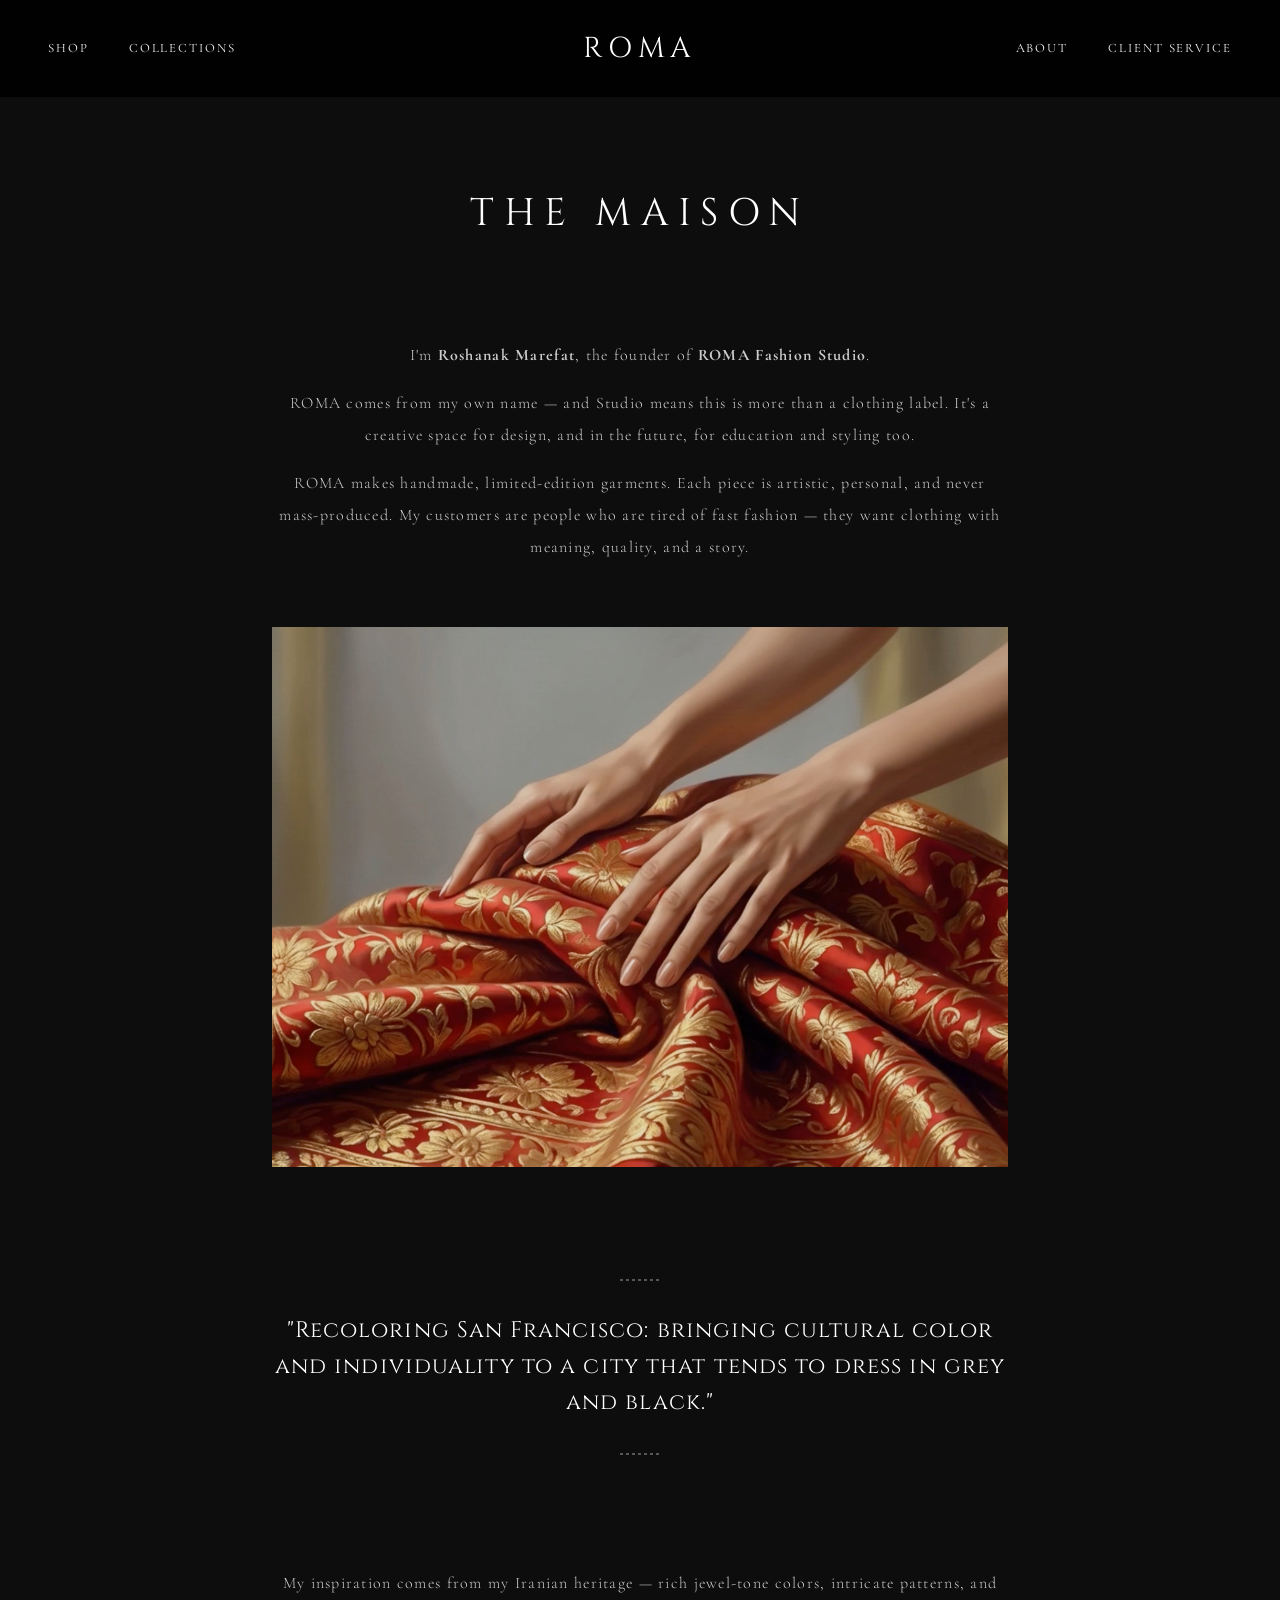
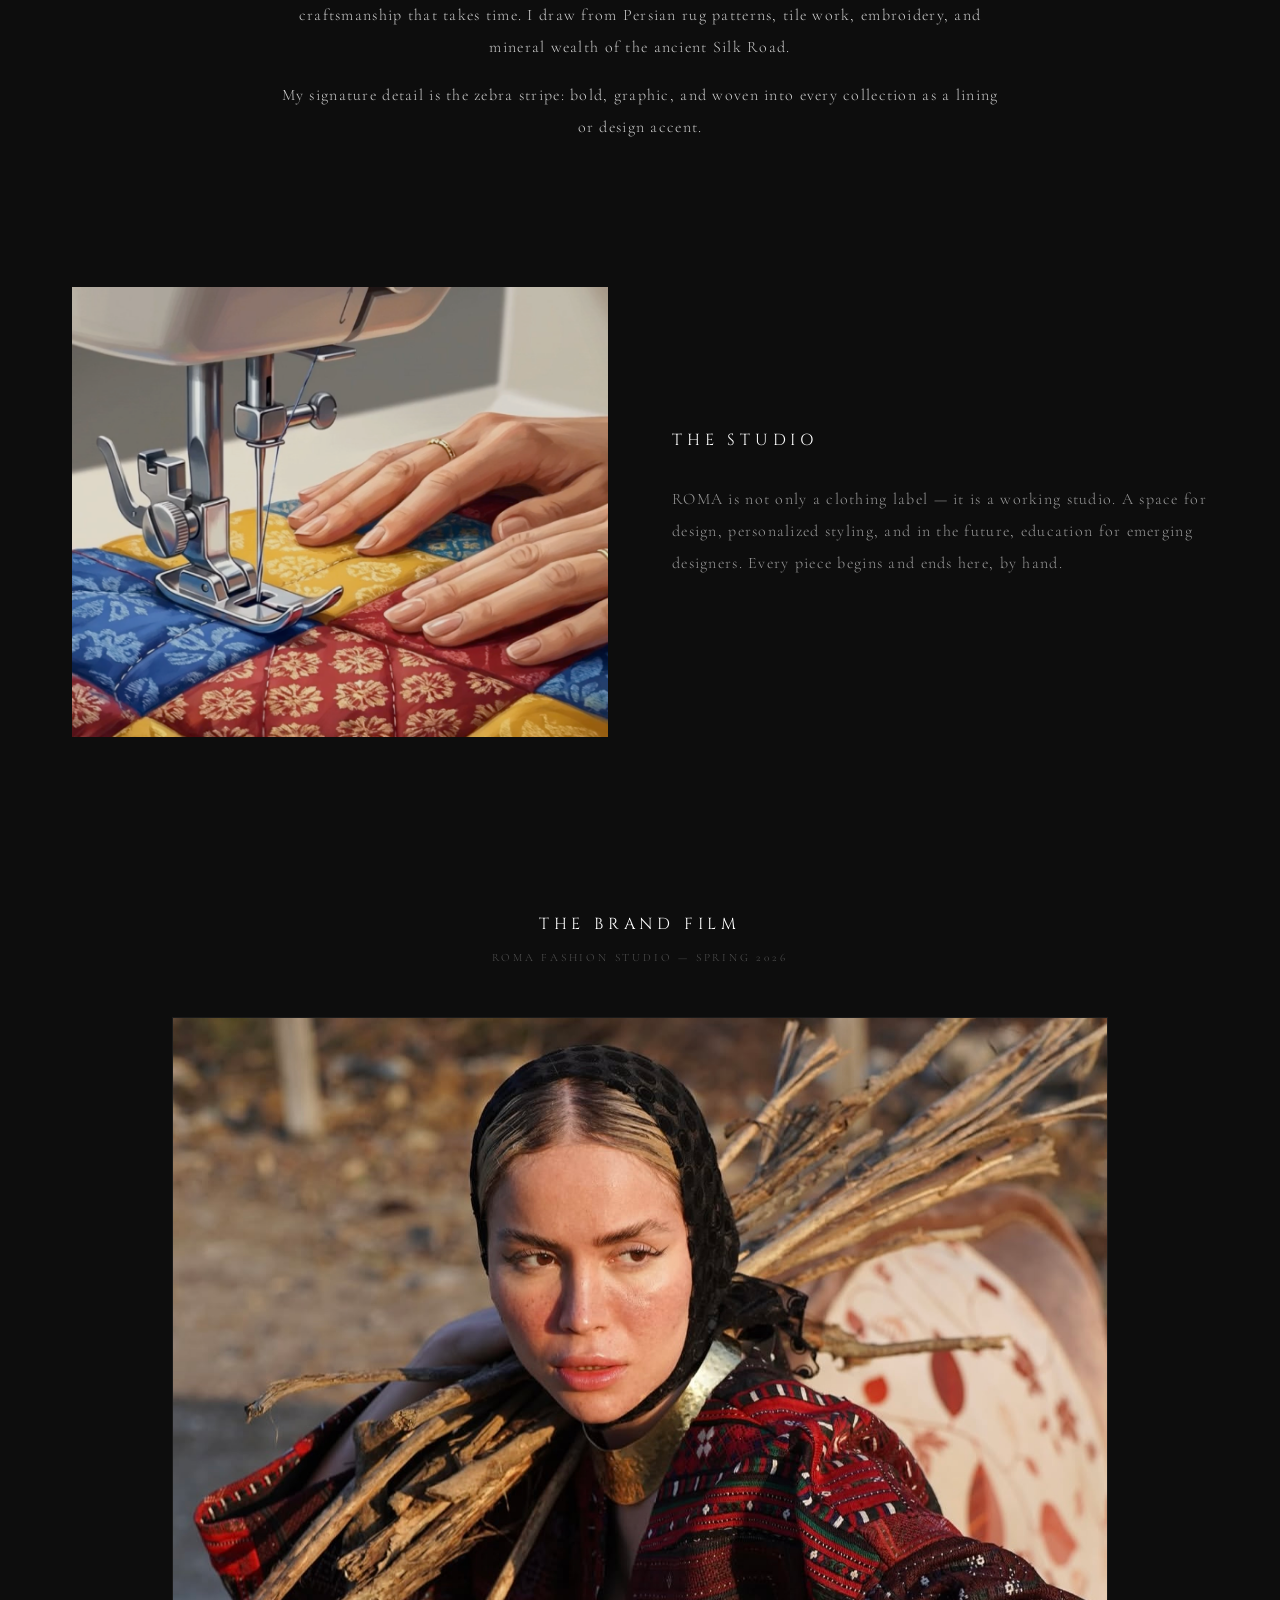
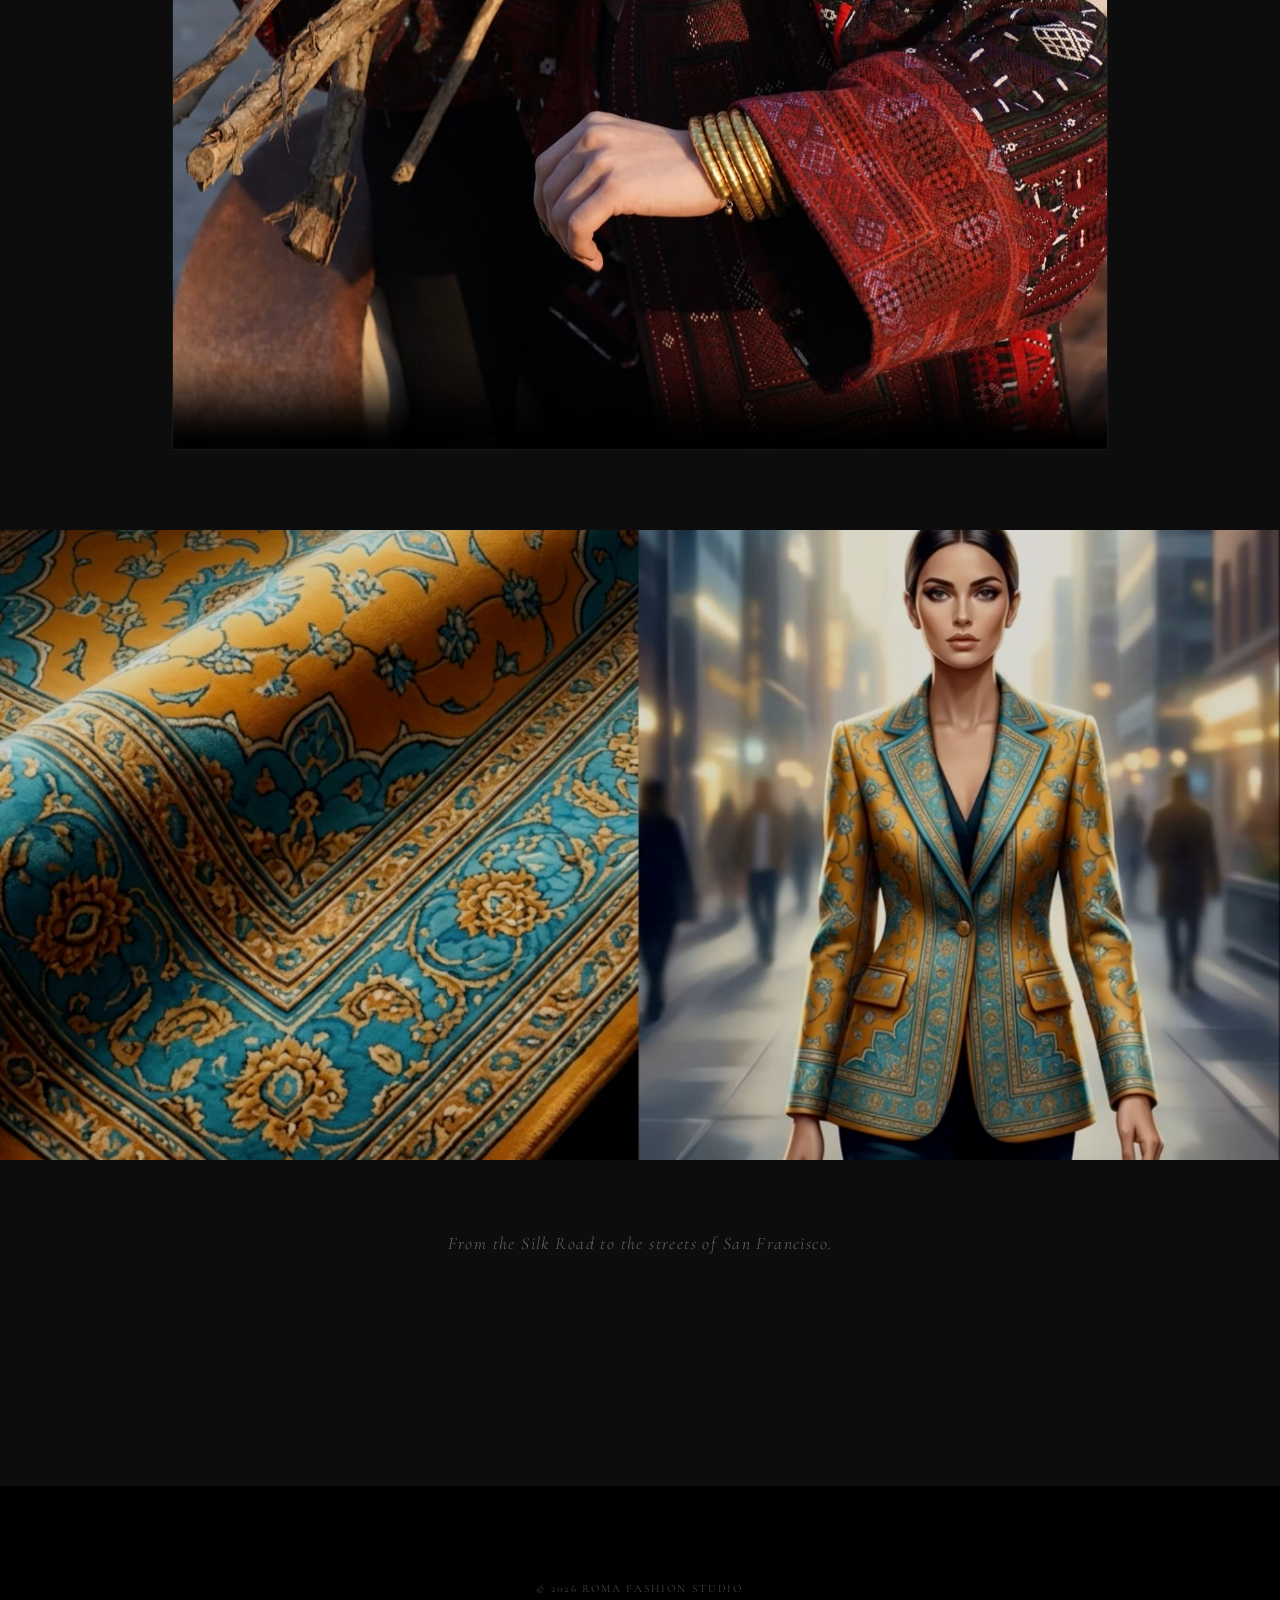
==== commit 36769b4c: "Remove custom cursor — revert to default browser cursor Co-Authored-By: Claude Opus 4.6 (1M context)" ====
--- a/about.html
+++ b/about.html
@@ -15,7 +15,7 @@
     </div>
 
     <div class="page-transition"></div>
-    <div class="cursor"></div>
+
 
     <nav id="navbar" class="scrolled">
         <div class="nav-left">
--- a/styles.css
+++ b/styles.css
@@ -52,24 +52,6 @@
     100% { width: 80px; }
 }
 
-/* ── Custom Cursor ── */
-body { cursor: none; }
-a, button, .product-card, .mobile-menu-btn { cursor: none; }
-.cursor {
-    width: 8px; height: 8px;
-    background: #fff;
-    border-radius: 50%;
-    position: fixed;
-    top: 0; left: 0;
-    z-index: 10000;
-    pointer-events: none;
-    transition: transform 0.15s ease, width 0.2s ease, height 0.2s ease, background 0.2s ease;
-    mix-blend-mode: difference;
-}
-.cursor.cursor-grow {
-    width: 40px; height: 40px;
-    background: rgba(255, 255, 255, 0.9);
-}
 
 /* ── Page Transition ── */
 .page-transition {
@@ -927,9 +909,7 @@
     .heritage-section { height: 60vh; }
     .studio-section { flex-direction: column; padding: 4rem 2rem; }
     .studio-image { width: 100%; height: 40vh; }
-    .cursor { display: none !important; }
-    body { cursor: auto !important; }
-    a, button, .product-card, .mobile-menu-btn { cursor: pointer !important; }
+
 }
 
 @media (max-width: 768px) {
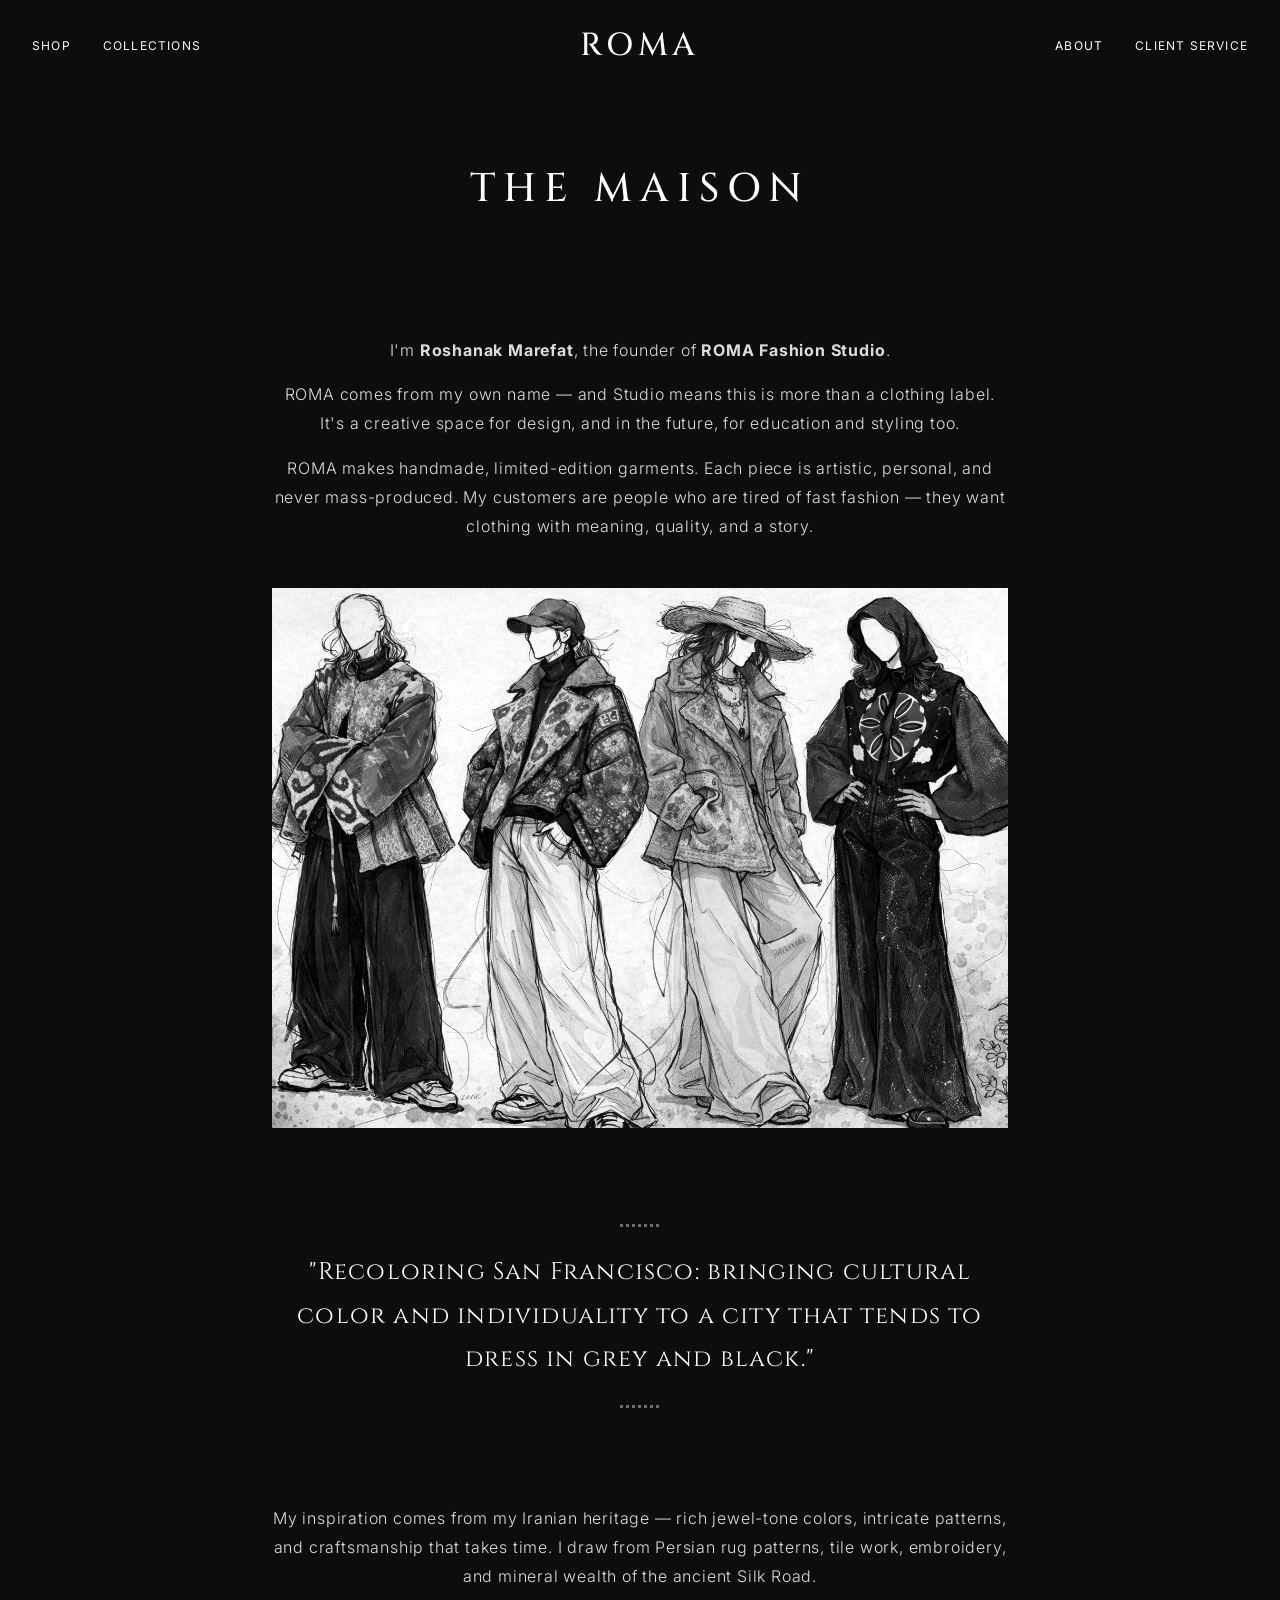
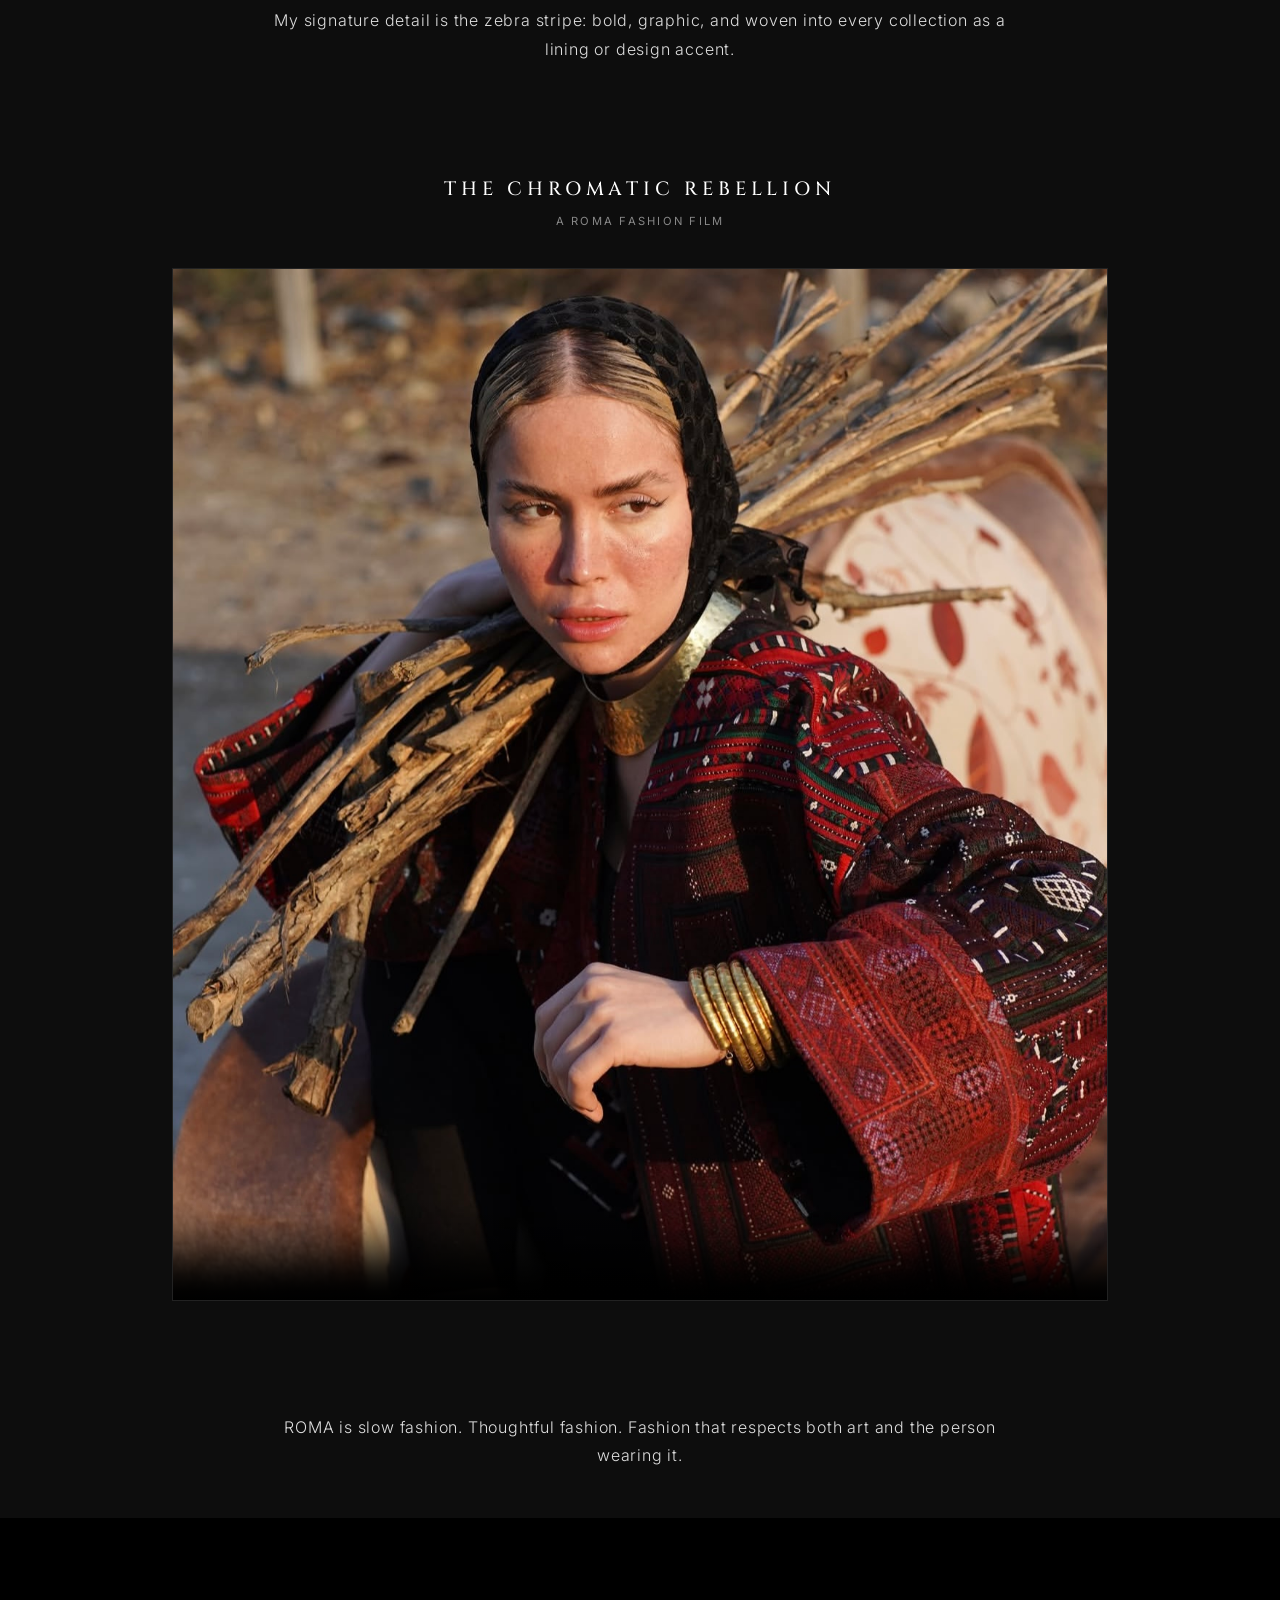
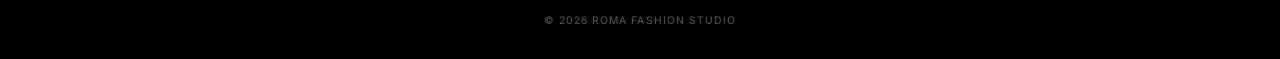
==== commit 9d74ab69: "Revert to original site (commit 5a60a88) Co-Authored-By: Claude Opus 4.6 (1M context) <noreply@anthr" ====
--- a/about.html
+++ b/about.html
@@ -13,9 +13,6 @@
         <div class="preloader-logo">ROMA</div>
         <div class="preloader-stripe"></div>
     </div>
-
-    <div class="page-transition"></div>
-
 
     <nav id="navbar" class="scrolled">
         <div class="nav-left">
@@ -54,7 +51,7 @@
         <p>ROMA comes from my own name — and Studio means this is more than a clothing label. It's a creative space for design, and in the future, for education and styling too.</p>
         <p>ROMA makes handmade, limited-edition garments. Each piece is artistic, personal, and never mass-produced. My customers are people who are tired of fast fashion — they want clothing with meaning, quality, and a story.</p>
 
-        <div class="about-image" style="background-image: url('assets/ai_brocade_hands.png');"></div>
+        <div class="about-image" style="background-image: url('assets/D6C0A70D-7C5B-4ABC-8DF5-DF860CEA0D8D.PNG');"></div>
 
         <div class="about-quote">
             "Recoloring San Francisco: bringing cultural color and individuality to a city that tends to dress in grey and black."
@@ -64,33 +61,17 @@
         <p>My signature detail is the zebra stripe: bold, graphic, and woven into every collection as a lining or design accent.</p>
     </div>
 
-    <!-- The Studio -->
-    <section class="studio-section slideup">
-        <div class="studio-image" style="background-image: url('assets/ai_sewing_machine.png');"></div>
-        <div class="studio-text">
-            <h2>THE STUDIO</h2>
-            <p>ROMA is not only a clothing label — it is a working studio. A space for design, personalized styling, and in the future, education for emerging designers. Every piece begins and ends here, by hand.</p>
-        </div>
-    </section>
-
-    <!-- Brand Film -->
     <section class="about-film slideup">
         <div class="about-film-header">
-            <h2>THE BRAND FILM</h2>
-            <p class="subtitle">ROMA FASHION STUDIO — SPRING 2026</p>
+            <h2>THE CHROMATIC REBELLION</h2>
+            <p class="subtitle">A ROMA Fashion Film</p>
         </div>
         <div class="about-film-video">
             <video controls playsinline poster="assets/IMG_0243.jpg">
-                <source src="assets/Fashion_Film_for_ROMA_Studio.mp4" type="video/mp4">
+                <source src="assets/ROMA_Fashion_Studio__The_Chromatic_Rebellion.mp4" type="video/mp4">
             </video>
         </div>
     </section>
-
-    <!-- Rug to Blazer Editorial -->
-    <div class="editorial-panel slideup" style="background-image: url('assets/ai_rug_to_blazer.png');"></div>
-    <div class="editorial-caption">
-        <p>From the Silk Road to the streets of San Francisco.</p>
-    </div>
 
     <div class="about-content slideup delay-1">
         <p>ROMA is slow fashion. Thoughtful fashion. Fashion that respects both art and the person wearing it.</p>
@@ -98,7 +79,9 @@
 
     <footer class="footer-minimal">
         <div class="footer-bottom">
-            <div class="copyright">&copy; 2026 ROMA FASHION STUDIO</div>
+            <div class="copyright">
+                &copy; 2026 ROMA FASHION STUDIO
+            </div>
         </div>
     </footer>
 
--- a/styles.css
+++ b/styles.css
@@ -1,22 +1,26 @@
-@import url('https://fonts.googleapis.com/css2?family=Cinzel:wght@400;500;600&family=Cormorant+Garamond:ital,wght@0,300;0,400;0,500;1,300;1,400&display=swap');
+@import url('https://fonts.googleapis.com/css2?family=Cinzel:wght@400;500;600&family=Inter:wght@200;300;400;500;600&display=swap');
 
 :root {
     --text-color: #f7f7f7;
     --bg-color: #0d0d0d;
-    --gold: #c8a96e;
+    --accent: #c2185b;
     --pomegranate: #c2185b;
     --saffron: #d4a017;
     --lapis: #1a3a6b;
     --turquoise: #1a8f7f;
+    --malachite: #2e7d52;
+    --indigo: #283593;
     --hover: #bdbdbd;
     --transition: all 0.4s cubic-bezier(0.25, 0.46, 0.45, 0.94);
 }
 
-/* ── Preloader ── */
+/* Preloader */
 .preloader {
     position: fixed;
-    top: 0; left: 0;
-    width: 100%; height: 100%;
+    top: 0;
+    left: 0;
+    width: 100%;
+    height: 100%;
     background: #000;
     z-index: 9999;
     display: flex;
@@ -38,9 +42,14 @@
     animation: preloaderPulse 1.2s ease-in-out infinite;
 }
 .preloader-stripe {
-    width: 60px; height: 3px;
+    width: 60px;
+    height: 3px;
     margin-top: 1.5rem;
-    background: repeating-linear-gradient(90deg, #fff 0px, #fff 4px, #000 4px, #000 8px);
+    background: repeating-linear-gradient(
+        90deg,
+        #fff 0px, #fff 4px,
+        #000 4px, #000 8px
+    );
     animation: preloaderStripe 1s ease-in-out infinite alternate;
 }
 @keyframes preloaderPulse {
@@ -52,34 +61,20 @@
     100% { width: 80px; }
 }
 
-
-/* ── Page Transition ── */
-.page-transition {
-    position: fixed;
-    top: 0; left: 0;
-    width: 100%; height: 100%;
-    background: #000;
-    z-index: 9998;
-    pointer-events: none;
-    opacity: 0;
-    transition: opacity 0.3s ease;
-}
-.page-transition.active {
-    opacity: 1;
-}
-
-/* ── Base ── */
+/* Base */
 body, html {
-    margin: 0; padding: 0;
+    margin: 0;
+    padding: 0;
     box-sizing: border-box;
-    font-family: 'Cormorant Garamond', serif;
+    font-family: 'Inter', sans-serif;
     background-color: var(--bg-color);
     color: var(--text-color);
-    letter-spacing: 0.08em;
+    letter-spacing: 0.05em;
     -webkit-font-smoothing: antialiased;
     scroll-behavior: smooth;
     overflow-x: hidden;
 }
+
 body {
     opacity: 0;
     transition: opacity 0.5s ease;
@@ -93,88 +88,117 @@
     color: #000000;
 }
 
-* { box-sizing: border-box; }
-
-p {
-    font-weight: 300;
-    font-size: 1rem;
-    line-height: 2;
-    letter-spacing: 0.08em;
+* {
+    box-sizing: border-box;
 }
 
 /* Custom scrollbar */
-::-webkit-scrollbar { width: 4px; }
-::-webkit-scrollbar-track { background: #000; }
-::-webkit-scrollbar-thumb { background: #222; }
-::-webkit-scrollbar-thumb:hover { background: #444; }
+::-webkit-scrollbar {
+    width: 6px;
+}
+::-webkit-scrollbar-track {
+    background: #000;
+}
+::-webkit-scrollbar-thumb {
+    background: #333;
+    border-radius: 3px;
+}
+::-webkit-scrollbar-thumb:hover {
+    background: #555;
+}
 
 a {
     color: var(--text-color);
     text-decoration: none;
     transition: var(--transition);
-    font-family: 'Cormorant Garamond', serif;
-    font-size: 0.8rem;
+    font-size: 0.75rem;
     font-weight: 400;
-    letter-spacing: 0.15em;
+    letter-spacing: 0.1em;
     text-transform: uppercase;
 }
-a:hover { color: var(--hover); }
-
-/* ── Navbar ── */
+
+a:hover {
+    color: var(--hover);
+}
+
+/* Navbar */
 #navbar {
     position: fixed;
-    top: 0; left: 0;
+    top: 0;
+    left: 0;
     width: 100%;
     z-index: 100;
     display: flex;
     justify-content: space-between;
     align-items: center;
-    padding: 1.8rem 3rem;
+    padding: 1.5rem 2rem;
     background: transparent;
     transition: var(--transition);
 }
+
 #navbar.scrolled {
-    background: rgba(0, 0, 0, 0.9);
-    backdrop-filter: blur(15px);
-    border-bottom: 1px solid rgba(255, 255, 255, 0.04);
-}
+    background: rgba(13, 13, 13, 0.85);
+    backdrop-filter: blur(10px);
+    border-bottom: 1px solid rgba(255, 255, 255, 0.05);
+}
+
 .nav-left, .nav-right {
     display: flex;
-    gap: 2.5rem;
+    gap: 2rem;
     flex: 1;
 }
-.nav-right { justify-content: flex-end; }
-.nav-center { flex: 0 0 auto; }
+
+.nav-right {
+    justify-content: flex-end;
+}
+
+.nav-center {
+    flex: 0 0 auto;
+}
+
 .logo {
     font-family: 'Cinzel', serif;
-    font-size: 1.8rem;
-    font-weight: 400;
-    letter-spacing: 0.2em;
-    color: #fff;
-}
-.logo:hover { color: #fff; opacity: 0.7; }
+    font-size: 2rem;
+    font-weight: 500;
+    letter-spacing: 0.15em;
+    color: #fff;
+}
+.logo:hover {
+    color: #fff;
+    opacity: 0.8;
+}
+
 .nav-left a.active,
-.nav-right a.active { color: #fff; }
-
-/* ── Mobile Menu ── */
+.nav-right a.active {
+    color: #fff;
+}
+
+/* Mobile Menu */
 .mobile-menu-btn {
     display: none;
     flex-direction: column;
     gap: 6px;
+    cursor: pointer;
     position: fixed;
-    top: 2rem; right: 2rem;
+    top: 2rem;
+    right: 2rem;
     z-index: 201;
 }
+
 .mobile-menu-btn span {
-    width: 28px; height: 1px;
+    width: 30px;
+    height: 1px;
     background: #fff;
     transition: var(--transition);
 }
+
 .mobile-nav-overlay {
     position: fixed;
-    top: 0; left: 0;
-    width: 100%; height: 100%;
-    background: rgba(0, 0, 0, 0.98);
+    top: 0;
+    left: 0;
+    width: 100%;
+    height: 100%;
+    background: rgba(0, 0, 0, 0.97);
     z-index: 200;
     display: flex;
     align-items: center;
@@ -185,24 +209,35 @@
     visibility: hidden;
     transition: opacity 0.4s ease, visibility 0.4s ease;
 }
+
 .mobile-nav-overlay.open {
     opacity: 1;
     visibility: visible;
 }
+
 .mobile-nav-overlay a {
     font-family: 'Cinzel', serif;
     font-size: 1.5rem;
     letter-spacing: 0.2em;
     color: #fff;
-}
-.mobile-nav-overlay a:hover { color: var(--gold); }
+    transition: var(--transition);
+}
+
+.mobile-nav-overlay a:hover {
+    color: var(--saffron);
+}
+
 .mobile-nav-stripe {
-    width: 40px; height: 2px;
-    background: repeating-linear-gradient(90deg, #fff 0px, #fff 3px, transparent 3px, transparent 6px);
-    opacity: 0.5;
-}
-
-/* ── Hero Sections ── */
+    width: 40px;
+    height: 3px;
+    background: repeating-linear-gradient(
+        90deg,
+        #fff 0px, #fff 3px,
+        transparent 3px, transparent 6px
+    );
+}
+
+/* Hero Sections */
 .hero {
     height: 100vh;
     display: flex;
@@ -212,35 +247,48 @@
     position: relative;
     overflow: hidden;
 }
+
 .hero-bg {
     position: absolute;
-    top: 0; left: 0;
-    width: 100%; height: 100%;
+    top: 0;
+    left: 0;
+    width: 100%;
+    height: 100%;
     background-size: cover;
     background-position: center 20%;
-    filter: brightness(0.6);
+    filter: brightness(0.7);
     z-index: -1;
     transform: scale(1.05);
     transition: transform 1s ease-out;
 }
-.hero:hover .hero-bg { transform: scale(1); }
+
+.hero:hover .hero-bg {
+    transform: scale(1);
+}
 
 .video-wrapper {
     position: absolute;
-    top: 0; left: 0;
-    width: 100%; height: 100%;
+    top: 0;
+    left: 0;
+    width: 100%;
+    height: 100%;
     overflow: hidden;
     z-index: -1;
 }
+
 .video-wrapper video {
-    min-width: 100%; min-height: 100%;
-    width: auto; height: auto;
+    min-width: 100%;
+    min-height: 100%;
+    width: auto;
+    height: auto;
     position: absolute;
-    top: 50%; left: 50%;
+    top: 50%;
+    left: 50%;
     transform: translate(-50%, -50%);
     object-fit: cover;
-    filter: brightness(0.55);
-}
+    filter: brightness(0.65);
+}
+
 .video-wrapper.zoomed-video video {
     transform: translate(-50%, -50%) scale(1.2);
 }
@@ -249,77 +297,41 @@
     display: flex;
     flex-direction: column;
     align-items: center;
-    max-width: 90vw;
-}
+}
+
 .hero-content h2 {
-    font-family: 'Cinzel', serif;
-    font-size: clamp(2.5rem, 6vw, 7rem);
-    font-weight: 400;
-    letter-spacing: 0.25em;
-    line-height: 1.1;
-    margin-bottom: 3rem;
-    text-shadow: 0 4px 30px rgba(0,0,0,0.6);
-    color: #fff;
-}
-.hero-content h2 span {
-    display: block;
+    font-size: 1rem;
+    font-weight: 500;
+    letter-spacing: 0.3em;
+    margin-bottom: 2rem;
+    text-shadow: 0 2px 10px rgba(0,0,0,0.5);
 }
 
 .btn-primary {
     display: inline-block;
-    padding: 1rem 3rem;
-    border: 1px solid rgba(255,255,255,0.6);
+    padding: 0.75rem 2.5rem;
+    border: 1px solid #fff;
     color: #fff;
     background: transparent;
-    font-family: 'Cormorant Garamond', serif;
-    font-size: 0.85rem;
-    font-weight: 400;
-    letter-spacing: 0.2em;
-    backdrop-filter: blur(4px);
+    font-size: 0.75rem;
+    font-weight: 500;
+    letter-spacing: 0.15em;
+    backdrop-filter: blur(2px);
     transition: var(--transition);
-    text-transform: uppercase;
-}
+}
+
 .btn-primary:hover {
     background: #fff;
     color: #000;
-    border-color: #fff;
-}
-
-/* ── Ticker / Marquee ── */
-.ticker {
-    width: 100%;
-    height: 40px;
-    background: #000;
-    overflow: hidden;
-    display: flex;
-    align-items: center;
-    border-top: 1px solid #111;
-    border-bottom: 1px solid #111;
-}
-.ticker-inner {
-    display: flex;
-    white-space: nowrap;
-    animation: marquee 30s linear infinite;
-}
-.ticker-inner span {
-    font-family: 'Cormorant Garamond', serif;
-    font-size: 0.65rem;
-    letter-spacing: 0.3em;
-    color: rgba(255,255,255,0.5);
-    text-transform: uppercase;
-    padding-right: 3rem;
-}
-@keyframes marquee {
-    0% { transform: translateX(0); }
-    100% { transform: translateX(-50%); }
-}
-
-/* ── Split Section ── */
+}
+
+/* Split Section */
 .split-section {
     display: flex;
     width: 100%;
     height: 100vh;
 }
+
 .split-half {
     flex: 1;
     position: relative;
@@ -329,230 +341,128 @@
     justify-content: center;
     background: #000;
 }
+
 .image-wrapper {
     position: absolute;
-    top: 0; left: 0;
-    width: 100%; height: 100%;
+    top: 0;
+    left: 0;
+    width: 100%;
+    height: 100%;
     background-size: cover;
     background-position: center;
     transition: transform 1.5s ease-out, filter 0.8s ease;
-    filter: brightness(0.8);
-}
+    filter: brightness(0.85);
+}
+
 .split-half:hover .image-wrapper {
     transform: scale(1.02);
     filter: brightness(1);
 }
+
 .split-text {
     position: absolute;
-    bottom: 4rem;
+    bottom: 3rem;
     text-align: center;
     width: 100%;
-    z-index: 2;
-}
+}
+
 .split-text h3 {
-    font-family: 'Cinzel', serif;
-    font-size: 1.3rem;
-    font-weight: 400;
-    letter-spacing: 0.15em;
-    margin-bottom: 0.5rem;
-}
-.split-text .split-subtitle {
-    font-size: 0.7rem;
-    letter-spacing: 0.2em;
-    color: rgba(255,255,255,0.5);
-    margin-bottom: 1.5rem;
-}
+    font-size: 1.5rem;
+    font-weight: 300;
+    letter-spacing: 0.1em;
+    margin-bottom: 1rem;
+}
+
 .link-underline {
     position: relative;
     display: inline-block;
 }
+
 .link-underline::after {
     content: '';
     position: absolute;
     left: 50%;
     bottom: -4px;
-    width: 0; height: 1px;
+    width: 0;
+    height: 1px;
     background-color: currentColor;
     transition: width 0.3s ease, left 0.3s ease;
 }
+
 .link-underline:hover::after {
     width: 100%;
     left: 0;
 }
 
-/* Split Text Panel */
 .split-text-centered {
-    padding: 4rem;
+    padding: 3rem;
     text-align: center;
-    max-width: 550px;
-}
+    max-width: 600px;
+}
+
 .split-text-centered h3 {
     font-family: 'Cinzel', serif;
-    font-size: 2.5rem;
+    font-size: 2rem;
     letter-spacing: 0.2em;
-    margin-bottom: 0.5rem;
-    font-weight: 400;
-}
-.split-text-centered .split-tagline {
-    font-family: 'Cormorant Garamond', serif;
-    font-style: italic;
-    font-size: 1.1rem;
-    color: rgba(255,255,255,0.5);
-    letter-spacing: 0.05em;
-    margin-bottom: 2.5rem;
-}
+    margin-bottom: 2rem;
+}
+
 .split-text-centered p {
-    font-size: 1rem;
-    line-height: 2;
+    font-size: 0.9rem;
+    line-height: 1.8;
     color: #999;
     font-weight: 300;
     margin-bottom: 2rem;
 }
+
 .signature {
     font-family: 'Cinzel', serif;
-    font-size: 0.9rem;
-    letter-spacing: 0.15em;
-    color: #fff;
-    opacity: 0.6;
-}
-
-/* ── Heritage Section ── */
-.heritage-section {
-    position: relative;
-    width: 100%;
-    height: 80vh;
-    display: flex;
-    align-items: center;
-    justify-content: center;
+    font-size: 1rem;
+    letter-spacing: 0.1em;
+    color: #fff;
+    opacity: 0.7;
+}
+
+/* Zebra Stripe Divider */
+.zebra-divider {
+    width: 100%;
+    height: 4px;
+    background: repeating-linear-gradient(
+        90deg,
+        #fff 0px, #fff 8px,
+        #000 8px, #000 16px
+    );
+    opacity: 0.15;
+}
+
+/* Page Header (shared across sub-pages) */
+.page-header {
+    padding-top: 15vh;
+    padding-bottom: 5vh;
     text-align: center;
-    overflow: hidden;
-}
-.heritage-bg {
-    position: absolute;
-    top: 0; left: 0;
-    width: 100%; height: 100%;
-    background-size: cover;
-    background-position: center;
-    filter: brightness(0.5);
-    z-index: 0;
-}
-.heritage-content {
-    position: relative;
-    z-index: 1;
-    max-width: 700px;
-    padding: 3rem;
-}
-.heritage-content .label {
-    font-family: 'Cormorant Garamond', serif;
-    font-size: 0.65rem;
-    letter-spacing: 0.35em;
+}
+.page-header h1 {
+    font-family: 'Cinzel', serif;
+    font-size: 2.5rem;
+    letter-spacing: 0.2em;
+    font-weight: 500;
+    color: #fff;
+}
+.page-header .subtitle {
     text-transform: uppercase;
-    color: rgba(255,255,255,0.6);
-    margin-bottom: 1.5rem;
-}
-.heritage-content h2 {
-    font-family: 'Cinzel', serif;
-    font-size: clamp(2rem, 4vw, 4rem);
-    font-weight: 400;
+    font-size: 0.7rem;
     letter-spacing: 0.2em;
-    color: #fff;
-    margin: 0 0 2rem;
-}
-.heritage-content p {
-    font-size: 1.05rem;
-    line-height: 2;
-    color: rgba(255,255,255,0.8);
-    font-weight: 300;
-    margin-bottom: 2.5rem;
-}
-.heritage-content a {
-    font-size: 0.75rem;
-    letter-spacing: 0.2em;
-    color: var(--gold);
-}
-
-/* ── Color Story Strip ── */
-.color-strip {
-    display: flex;
-    width: 100%;
-}
-.color-panel {
-    flex: 1;
-    height: 60vh;
-    position: relative;
-    background-size: cover;
-    background-position: center;
-    filter: brightness(0.85);
-    transition: filter 0.6s ease;
-    display: flex;
-    align-items: flex-end;
-    justify-content: center;
-    padding-bottom: 2.5rem;
-}
-.color-panel:hover {
-    filter: brightness(1);
-}
-.color-panel span {
-    font-family: 'Cinzel', serif;
-    font-size: 0.7rem;
-    letter-spacing: 0.3em;
-    color: rgba(255,255,255,0.8);
-    text-shadow: 0 2px 10px rgba(0,0,0,0.5);
-}
-
-/* ── Zebra Stripe Divider ── */
-.zebra-divider {
-    width: 100%;
-    height: 3px;
-    background: repeating-linear-gradient(90deg, #fff 0px, #fff 8px, #000 8px, #000 16px);
-    opacity: 0.1;
-}
-
-/* ── Page Header ── */
-.page-header {
-    padding-top: 18vh;
-    padding-bottom: 3vh;
-    text-align: center;
-}
-.page-header h1 {
-    font-family: 'Cinzel', serif;
-    font-size: clamp(1.8rem, 3vw, 3rem);
-    letter-spacing: 0.25em;
-    font-weight: 400;
-    color: #fff;
-}
-.page-header .subtitle {
-    font-family: 'Cormorant Garamond', serif;
-    text-transform: uppercase;
-    font-size: 0.75rem;
-    letter-spacing: 0.25em;
-    color: #666;
+    color: #888;
     margin-top: 1rem;
 }
 
-/* ── Store Intro ── */
-.store-intro {
-    text-align: center;
-    max-width: 700px;
-    margin: 0 auto;
-    padding: 2rem 2rem 4rem;
-}
-.store-intro p {
-    font-family: 'Cormorant Garamond', serif;
-    font-style: italic;
-    font-size: 1.1rem;
-    line-height: 1.8;
-    color: #666;
-    letter-spacing: 0.05em;
-}
-
-/* ── About Page ── */
+/* About Page */
 .about-content {
     max-width: 800px;
     margin: 0 auto;
     padding: 2rem;
-    line-height: 2;
-    color: #ccc;
+    line-height: 1.8;
+    color: #ddd;
     font-weight: 300;
     text-align: center;
 }
@@ -561,16 +471,15 @@
     height: 60vh;
     background-size: cover;
     background-position: center;
+    margin: 3rem 0;
+    filter: grayscale(100%) contrast(1.1);
+}
+.about-quote {
+    font-family: 'Cinzel', serif;
+    font-size: 1.5rem;
     margin: 4rem 0;
-    filter: brightness(0.9);
-}
-.about-quote {
-    font-family: 'Cinzel', serif;
-    font-size: 1.4rem;
-    margin: 5rem 0;
     color: #fff;
     letter-spacing: 0.05em;
-    line-height: 1.6;
     position: relative;
     padding: 2rem 0;
 }
@@ -578,39 +487,48 @@
 .about-quote::after {
     content: '';
     display: block;
-    width: 40px; height: 2px;
-    margin: 0 auto 2rem;
-    background: repeating-linear-gradient(90deg, #fff 0px, #fff 3px, transparent 3px, transparent 6px);
-    opacity: 0.3;
-}
-.about-quote::after { margin: 2rem auto 0; }
-
-/* About Film */
+    width: 40px;
+    height: 3px;
+    margin: 0 auto 1.5rem;
+    background: repeating-linear-gradient(
+        90deg,
+        #fff 0px, #fff 3px,
+        transparent 3px, transparent 6px
+    );
+    opacity: 0.4;
+}
+.about-quote::after {
+    margin: 1.5rem auto 0;
+}
+
+/* About Film Section */
 .about-film {
     max-width: 1000px;
     margin: 0 auto;
-    padding: 5rem 2rem;
+    padding: 4rem 2rem;
     text-align: center;
 }
-.about-film-header { margin-bottom: 3rem; }
+.about-film-header {
+    margin-bottom: 2.5rem;
+}
 .about-film-header h2 {
     font-family: 'Cinzel', serif;
-    font-size: 1rem;
-    letter-spacing: 0.3em;
-    font-weight: 400;
+    font-size: 1.2rem;
+    letter-spacing: 0.25em;
+    font-weight: 500;
     color: #fff;
     margin: 0 0 0.75rem;
 }
 .about-film-header .subtitle {
-    font-family: 'Cormorant Garamond', serif;
     text-transform: uppercase;
     font-size: 0.7rem;
-    letter-spacing: 0.25em;
-    color: #555;
+    letter-spacing: 0.2em;
+    color: #888;
 }
 .about-film-video {
-    width: 100%;
-    border: 1px solid #1a1a1a;
+    position: relative;
+    width: 100%;
+    border: 1px solid #222;
 }
 .about-film-video video {
     width: 100%;
@@ -618,81 +536,12 @@
     background: #000;
 }
 
-/* Studio Section */
-.studio-section {
-    display: flex;
-    width: 100%;
-    max-width: 1200px;
-    margin: 0 auto;
-    padding: 6rem 2rem;
-    gap: 4rem;
-    align-items: center;
-}
-.studio-image {
-    flex: 1;
-    height: 50vh;
-    background-size: cover;
-    background-position: center;
-    filter: brightness(0.9);
-}
-.studio-text {
-    flex: 1;
-}
-.studio-text h2 {
-    font-family: 'Cinzel', serif;
-    font-size: 1rem;
-    letter-spacing: 0.3em;
-    font-weight: 400;
-    color: #fff;
-    margin: 0 0 2rem;
-}
-.studio-text p {
-    color: #999;
-    font-weight: 300;
-    font-size: 1rem;
-    line-height: 2;
-}
-
-/* Editorial full-width panel */
-.editorial-panel {
-    width: 100%;
-    height: 70vh;
-    background-size: cover;
-    background-position: center;
-    filter: brightness(0.85);
-}
-.editorial-caption {
-    text-align: center;
-    padding: 3rem 2rem;
-}
-.editorial-caption p {
-    font-family: 'Cormorant Garamond', serif;
-    font-style: italic;
-    font-size: 1.1rem;
-    color: #666;
-    letter-spacing: 0.08em;
-}
-
-/* ── Lookbook Page ── */
-.lookbook-intro {
-    text-align: center;
-    max-width: 700px;
-    margin: 0 auto;
-    padding: 0 2rem 4rem;
-}
-.lookbook-intro p {
-    font-family: 'Cormorant Garamond', serif;
-    font-style: italic;
-    font-size: 1.2rem;
-    line-height: 1.8;
-    color: #666;
-    letter-spacing: 0.05em;
-}
+/* Lookbook Page */
 .lookbook-grid {
     display: grid;
     grid-template-columns: repeat(2, 1fr);
-    gap: 12px;
-    padding: 0 20px 20px;
+    gap: 15px;
+    padding: 20px;
     max-width: 1200px;
     margin: 0 auto;
 }
@@ -702,35 +551,24 @@
     background-size: cover;
     background-position: center;
     overflow: hidden;
+    border: 1px solid #222;
     transition: filter 0.6s ease;
 }
 .lookbook-item.large {
     grid-column: span 2;
     height: 90vh;
 }
-.lookbook-item:hover { filter: brightness(1.1); }
-
-.lookbook-caption {
-    position: absolute;
-    bottom: 0; left: 0; right: 0;
-    padding: 3rem 2rem 2rem;
-    background: linear-gradient(transparent, rgba(0,0,0,0.7));
-}
-.lookbook-caption span {
-    font-family: 'Cormorant Garamond', serif;
-    font-size: 0.65rem;
-    letter-spacing: 0.25em;
-    color: rgba(255,255,255,0.7);
-    text-transform: uppercase;
-}
-
-/* ── Store Page ── */
+.lookbook-item:hover {
+    filter: brightness(1.1);
+}
+
+/* Store Page */
 .product-grid {
     display: grid;
     grid-template-columns: repeat(3, 1fr);
-    gap: 1px;
-    background-color: #111;
-    padding: 1px;
+    gap: 2px;
+    background-color: #1a1a1a;
+    padding: 2px;
     margin: 0 auto;
     max-width: 1400px;
 }
@@ -740,6 +578,7 @@
     overflow: hidden;
     display: flex;
     flex-direction: column;
+    cursor: pointer;
     text-decoration: none;
 }
 .product-image {
@@ -748,113 +587,143 @@
     background-size: cover;
     background-position: center;
     transition: transform 1.2s cubic-bezier(0.25, 0.46, 0.45, 0.94), filter 0.8s ease;
-    filter: brightness(0.85);
+    filter: brightness(0.9);
 }
 .product-card:hover .product-image {
     transform: scale(1.03);
-    filter: brightness(1);
+    filter: brightness(1) contrast(1.1);
 }
 .product-info {
-    padding: 2rem 1.5rem;
+    padding: 2rem 1rem;
     text-align: center;
     background: #0d0d0d;
-    border-top: 1px solid #1a1a1a;
+    border-top: 1px solid #222;
     flex-grow: 1;
     display: flex;
     flex-direction: column;
     justify-content: center;
+    position: relative;
+}
+.product-info::after {
+    content: '';
+    position: absolute;
+    bottom: 0;
+    left: 0;
+    width: 100%;
+    height: 3px;
+    background: repeating-linear-gradient(
+        90deg,
+        var(--saffron) 0px, var(--saffron) 4px,
+        transparent 4px, transparent 8px
+    );
+    opacity: 0;
+    transition: opacity 0.4s ease;
+}
+.product-card:hover .product-info::after {
+    opacity: 1;
 }
 .product-title {
     font-family: 'Cinzel', serif;
-    font-size: 0.85rem;
+    font-size: 0.95rem;
     letter-spacing: 0.15em;
     margin-bottom: 0.5rem;
     color: #fff;
-    font-weight: 400;
     transition: color 0.3s ease;
 }
 .product-price {
-    font-family: 'Cormorant Garamond', serif;
-    font-size: 0.9rem;
+    font-size: 0.8rem;
     color: #888;
     letter-spacing: 0.1em;
     font-weight: 300;
 }
-.product-edition {
-    font-family: 'Cormorant Garamond', serif;
-    font-size: 0.65rem;
-    letter-spacing: 0.2em;
-    color: #444;
-    margin-top: 0.4rem;
-    text-transform: uppercase;
-}
 .product-card:hover .product-title {
-    color: var(--gold);
-}
-
-/* ── Footer ── */
+    color: var(--saffron);
+}
+
+/* Footer */
 .footer {
     background-color: #000;
     padding: 6rem 3rem 2rem;
     border-top: 1px solid #111;
 }
+
 .footer-zebra {
-    width: 100%; height: 2px;
-    background: repeating-linear-gradient(90deg, #222 0px, #222 6px, transparent 6px, transparent 12px);
+    width: 100%;
+    height: 2px;
+    background: repeating-linear-gradient(
+        90deg,
+        #333 0px, #333 6px,
+        transparent 6px, transparent 12px
+    );
     margin-bottom: 5rem;
 }
+
 .footer-grid {
     display: grid;
     grid-template-columns: repeat(4, 1fr);
     gap: 3rem;
     margin-bottom: 5rem;
 }
+
 .footer-col h4 {
-    font-family: 'Cinzel', serif;
-    font-size: 0.75rem;
-    font-weight: 400;
-    letter-spacing: 0.2em;
+    font-size: 0.85rem;
+    font-weight: 600;
+    letter-spacing: 0.15em;
     margin-bottom: 1.5rem;
     color: #fff;
 }
+
 .footer-col a {
     display: block;
     margin-bottom: 0.75rem;
-    color: #555;
-    font-size: 0.75rem;
-}
-.footer-col a:hover { color: #fff; }
+    color: #888;
+}
+
+.footer-col a:hover {
+    color: #fff;
+}
+
 .footer-col p {
-    color: #555;
+    color: #888;
     font-size: 0.8rem;
     margin-bottom: 1.5rem;
-    line-height: 1.8;
-}
+    line-height: 1.6;
+}
+
 .newsletter form {
     display: flex;
-    border-bottom: 1px solid #222;
+    border-bottom: 1px solid #333;
     padding-bottom: 0.5rem;
 }
+
 .newsletter input {
     background: transparent;
     border: none;
     color: #fff;
     flex: 1;
-    font-family: 'Cormorant Garamond', serif;
-    font-size: 0.85rem;
+    font-family: 'Inter', sans-serif;
+    font-size: 0.75rem;
     letter-spacing: 0.1em;
     outline: none;
 }
-.newsletter input::placeholder { color: #444; }
+
+.newsletter input::placeholder {
+    color: #555;
+}
+
 .newsletter button {
     background: transparent;
     border: none;
     color: #fff;
+    cursor: pointer;
     font-size: 1.2rem;
     padding: 0 0.5rem;
     transition: var(--transition);
 }
-.newsletter button:hover { transform: translateX(5px); }
+
+.newsletter button:hover {
+    transform: translateX(5px);
+}
 
 .footer-bottom {
     display: flex;
@@ -863,15 +732,19 @@
     border-top: 1px solid #111;
     padding-top: 2rem;
 }
-.socials { display: flex; gap: 1.5rem; }
-.socials a { font-size: 0.7rem; color: #555; }
+
+.socials {
+    display: flex;
+    gap: 1.5rem;
+}
+
 .copyright {
-    font-family: 'Cormorant Garamond', serif;
-    font-size: 0.7rem;
-    letter-spacing: 0.15em;
-    color: #444;
-}
-
+    font-size: 0.65rem;
+    letter-spacing: 0.1em;
+    color: #555;
+}
+
+/* Minimal footer for sub-pages */
 .footer-minimal {
     background-color: #000;
     padding: 4rem 3rem 2rem;
@@ -881,7 +754,7 @@
     justify-content: center;
 }
 
-/* ── Animations ── */
+/* Animations */
 .slideup {
     opacity: 0;
     transform: translateY(30px);
@@ -894,7 +767,7 @@
 .delay-1 { transition-delay: 0.2s; }
 .delay-2 { transition-delay: 0.4s; }
 
-/* ── Responsive ── */
+/* Responsive */
 @media (max-width: 1024px) {
     .nav-left, .nav-right { display: none; }
     .mobile-menu-btn { display: flex; }
@@ -904,27 +777,20 @@
     .split-text-centered { padding: 4rem 2rem; }
     .footer-grid { grid-template-columns: repeat(2, 1fr); gap: 2rem; }
     .product-grid { grid-template-columns: repeat(2, 1fr); }
-    .color-strip { flex-wrap: wrap; }
-    .color-panel { flex: 1 1 50%; height: 40vh; }
-    .heritage-section { height: 60vh; }
-    .studio-section { flex-direction: column; padding: 4rem 2rem; }
-    .studio-image { width: 100%; height: 40vh; }
-
+    .page-header h1 { font-size: 2rem; }
 }
 
 @media (max-width: 768px) {
     .lookbook-grid { grid-template-columns: 1fr; }
     .lookbook-item.large { grid-column: span 1; height: 60vh; }
     .lookbook-item { height: 60vh; }
-    .color-panel { flex: 1 1 100%; height: 35vh; }
 }
 
 @media (max-width: 600px) {
     .product-grid { grid-template-columns: 1fr; }
-    .product-image { height: 55vh; }
+    .product-image { height: 60vh; }
     .footer-grid { grid-template-columns: 1fr; }
     .footer-bottom { flex-direction: column; gap: 1.5rem; text-align: center; }
-    .about-quote { font-size: 1.1rem; }
-    .heritage-content h2 { letter-spacing: 0.15em; }
-    .editorial-panel { height: 50vh; }
-}
+    .about-quote { font-size: 1.2rem; }
+    .page-header h1 { font-size: 1.5rem; }
+}
